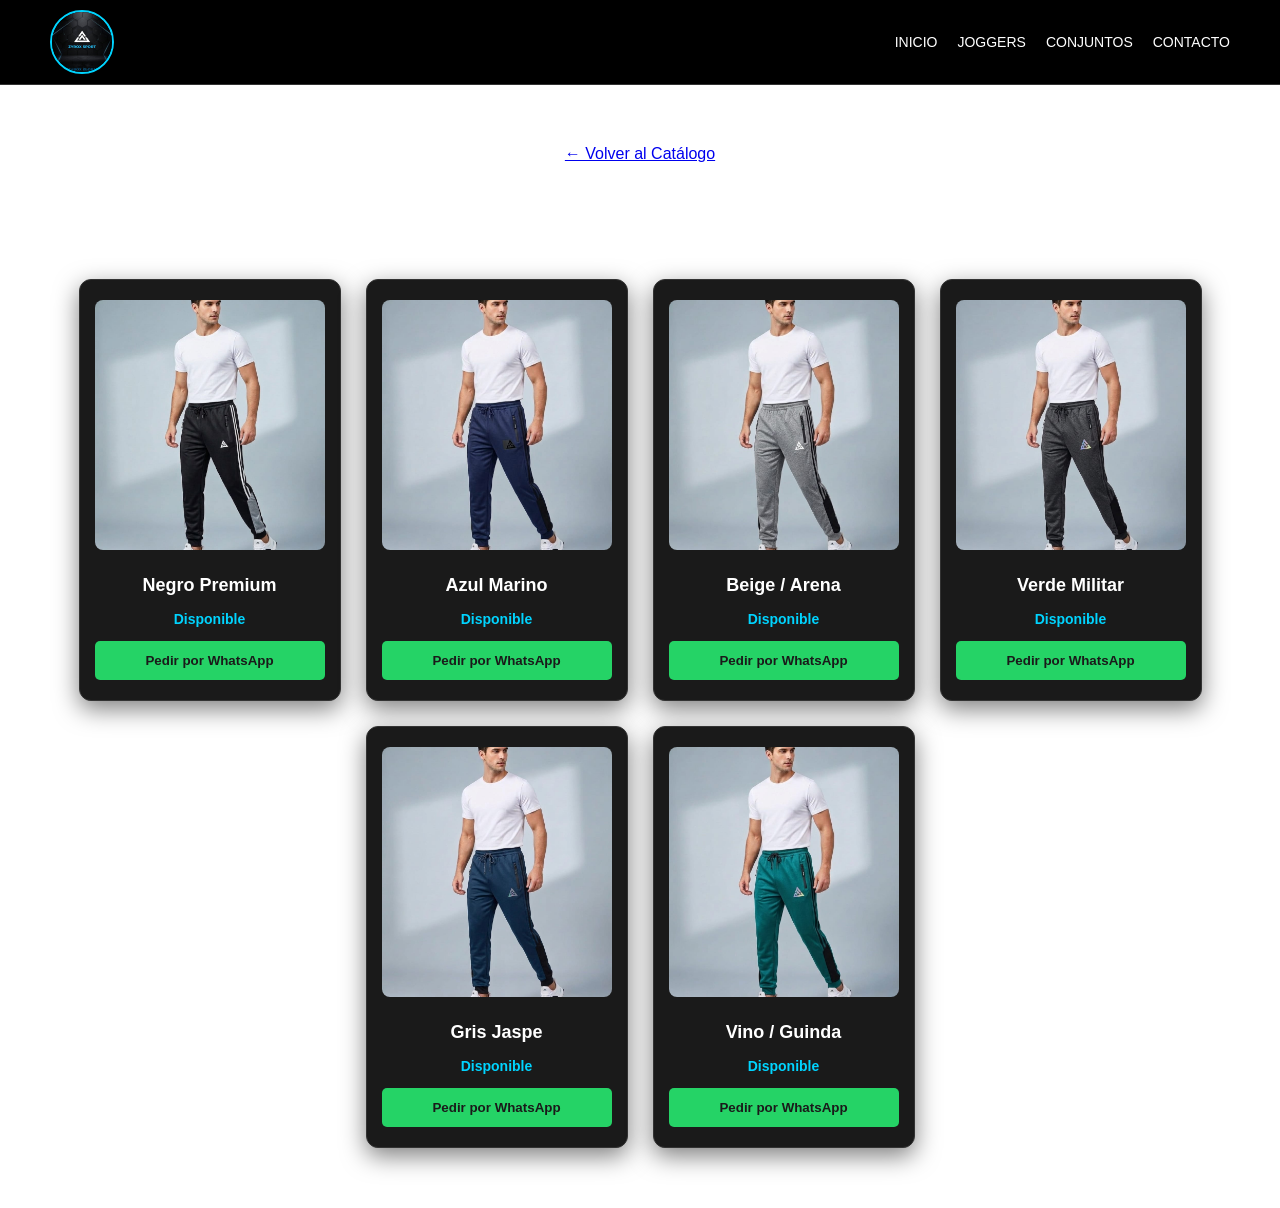
==== cinta/cinta.html @ c8811a56 "domigo17maycesar" ====
<!DOCTYPE html>
<html lang="es">
<head>
    <meta charset="UTF-8">
    <meta name="viewport" content="width=device-width, initial-scale=1.0">
    <link rel="stylesheet" href="styleCinta.css">
    <title>Colores Disponibles - ZYROX SPORT</title>
</head>
<body>
        <nav>
        <img class="logo" src="../img/logo.jpeg" alt="">
        <ul class="nav-links">
            <li><a href="../index.html">Inicio</a></li>
            <li><a href="#productos">Joggers</a></li>
            <li><a href="#productos">Conjuntos</a></li>
            <li><a href="#contacto">Contacto</a></li>
        </ul>
    </nav>
    </nav>

    <section class="container" id="colores-seccion">
        
        <div class="back-container">
            <a href="../index.html" class="btn-back">← Volver al Catálogo</a>
        </div>

        <div class="section-title">
            <h2>Colores Disponibles</h2>
            <p>Fabricamos tus conjuntos y joggers en los 7 colores más pedidos</p>
        </div>

        <div class="colores-grid">
            <div class="color-card-v2">
                <div class="color-img-container">
                    <img src="imgCinta/negro_cinta.jpeg" alt="Color Negro" class="color-img-real">
                </div>
                <h4>Negro Premium</h4>
                <span class="badge-stock">Disponible</span>
                <button class="btn-buy" onclick="pedirWhatsApp('Jogger Premium')">Pedir por WhatsApp</button>
   
            </div>

            <div class="color-card-v2">
                <div class="color-img-container">
                    <img src="imgCinta/marino_cinta.jpeg" alt="Color Azul Marino" class="color-img-real">
                </div>
                <h4>Azul Marino</h4>
                <span class="badge-stock">Disponible</span>
                <button class="btn-buy" onclick="pedirWhatsApp('Jogger Premium')">Pedir por WhatsApp</button>
            </div>

            <div class="color-card-v2">
                <div class="color-img-container">
                    <img src="imgCinta/melange_cintajpeg.jpeg" alt="Color melange" class="color-img-real">
                </div>
                <h4>Beige / Arena</h4>
                <span class="badge-stock">Disponible</span>
                <button class="btn-buy" onclick="pedirWhatsApp('Jogger Premium')">Pedir por WhatsApp</button>
            </div>

            <div class="color-card-v2">
                <div class="color-img-container">
                    <img src="imgCinta/rata_cinta.jpeg" alt="Color rata" class="color-img-real">
                </div>
                <h4>Verde Militar</h4>
                <span class="badge-stock">Disponible</span>
                <button class="btn-buy" onclick="pedirWhatsApp('Jogger Premium')">Pedir por WhatsApp</button>
            </div>

            <div class="color-card-v2">
                <div class="color-img-container">
                    <img src="imgCinta/azul_alianza_cinta.jpeg" alt="azul alianza" class="color-img-real">
                </div>
                <h4>Gris Jaspe</h4>
                <span class="badge-stock">Disponible</span>
                <button class="btn-buy" onclick="pedirWhatsApp('Jogger Premium')">Pedir por WhatsApp</button>
            </div>

            <div class="color-card-v2">
                <div class="color-img-container">
                    <img src="imgCinta/verde_cintajpeg.jpeg" alt="Color verde" class="color-img-real">
                </div>
                <h4>Vino / Guinda</h4>
                <span class="badge-stock">Disponible</span>
                <button class="btn-buy" onclick="pedirWhatsApp('Jogger Premium')">Pedir por WhatsApp</button>
            </div>
        </div>

    </section>
</body>
</html>
---- cinta/styleCinta.css ----
/* Variables de color */
:root {
    --negro: #ffffff;
    --oscuro: #1a1a1a;
    --cian: #00d4ff;
    --blanco: #ffffff;
    --gris: #888888;
}

body {
    margin: 0;
    font-family: 'Arial', sans-serif;
    background-color: var(--negro);
    color: var(--blanco);
    scroll-behavior: smooth;
}

/* Navegación */
nav {
    background-color: #000;
    padding: 10px 50px; /* Reducido un poco para que no ocupe tanto espacio */
    display: flex;
    justify-content: space-between;
    align-items: center;
    border-bottom: 1px solid #333;
    position: sticky;
    top: 0;
    z-index: 1000;
}

.logo {
    width: 60px;
    height: 60px;
    border-radius: 50%;
    border: 2px solid var(--cian);
    object-fit: cover;
}

.nav-links {
    list-style: none;
    display: flex;
    gap: 20px;
}

.nav-links a {
    color: var(--blanco);
    text-decoration: none;
    text-transform: uppercase;
    font-size: 14px;
}

/* Hero */
.hero {
    /* border: solid red; */
    font-size: 50px;
    font-weight: 900;
    color: var(--blanco);
    height: 65vh;
    display: flex;
    flex-direction: column;
    justify-content: center;
    align-items: center;
    text-align: center;
    background: url('https://i.postimg.cc/sfS6R2dB/91c4b65b-64ec-4a17-880d-65f75333178a.jpg');
    background-size: cover;
    background-position: center;

    /* --- CONTORNO RESALTADO --- */
    -webkit-text-stroke: 1.5px #0592ca; 
    text-shadow: 3px 3px 15px rgba(18, 142, 214, 0.9);
}

/* Productos */
.container { 
    padding: 50px 10%; 
}

.product-grid {
    display: grid;
    /* Ajustamos el tamaño máximo para que las tarjetas no se estiren demasiado */
    grid-template-columns: repeat(auto-fit, minmax(250px, 300px)); 
    gap: 30px;
    justify-content: center; /* Centra las tarjetas en la pantalla */
}

.product-card {
    background-color: var(--oscuro);
    padding: 20px;
    border-radius: 10px;
    text-align: center;
    border: 1px solid #333;
    display: flex;
    flex-direction: column;
    align-items: center; /* Centra todo el contenido internamente */
    transition: transform 0.3s ease;
}

.product-card:hover {
    transform: translateY(-5px); /* Pequeño efecto al pasar el mouse */
}

/* --- IMÁGENES CENTRADAS Y CONTROLADAS --- */
.product-img {
    width: 100%;
    max-width: 220px;   /* Evita que la imagen sea gigante */
    height: 280px;      /* Altura fija para que todas las tarjetas midan lo mismo */
    object-fit: cover;  /* Ajusta la foto sin deformarla */
    border-radius: 8px;
    margin-bottom: 15px;
    display: block;
}

.badge-tela {
    display: inline-block;
    border: 1px solid var(--cian);
    color: var(--cian);
    padding: 5px 15px;
    font-size: 12px;
    border-radius: 20px;
    margin-bottom: 10px;
}

.tallas {
    margin: 10px 0;
    color: var(--gris);
    font-size: 14px;
}

.btn-buy {
    background-color: #25d366;
    color: var(--oscuro);
    font-weight: bold;
    border: none;
    padding: 12px 20px;
    width: 100%;
    margin-top: auto; /* Empuja el botón siempre al fondo de la tarjeta */
    cursor: pointer;
    font-weight: bold;
    border-radius: 5px;
    transition: background 0.3s;
}

.btn-buy:hover {
    background-color: #1ebe57;
}

/* --- Sección de Tarjetas de Colores (Identidad ZYROX) --- */
#colores-seccion {
    padding: 60px 20px;
    background-color: var(--negro); /* Utiliza tu variable de fondo oscuro */
    text-align: center;
}

.colores-grid {
    display: flex;
    flex-wrap: wrap;
    justify-content: center;
    gap: 25px;
    margin-top: 30px;
}

.color-card-v2 {
    background-color: var(--oscuro); /* Cambiado a var(--oscuro) para emparejar con tus productos */
    border: 1px solid #333;          /* Borde idéntico al de tus productos */
    border-radius: 12px;
    padding: 20px 15px;
    width: 230px;                    /* Un poco más compacto que el producto principal */
    display: flex;
    flex-direction: column;
    align-items: center;
    box-shadow: 0 8px 24px rgba(0, 0, 0, 0.5);
    transition: transform 0.3s ease, border-color 0.3s ease;
}

/* Efecto hover utilizando tu color verde característico */
.color-card-v2:hover {
    transform: translateY(-5px);
    border-color: #25d366; /* Iluminación verde WhatsApp en los bordes */
}

.color-img-container {
    width: 100%;
    height: 250px;
    border-radius: 8px;
    overflow: hidden;
    margin-bottom: 15px;
}

.color-img-real {
    width: 100%;
    height: 100%;
    object-fit: cover; /* Evita que las imágenes se deformen */
}

.color-card-v2 h4 {
    color: var(--blanco);
    font-size: 18px;
    margin: 10px 0;
    font-weight: 600;
    /* border: solid red; */
}

/* Mismo estilo de óvalo cian usando tus variables globales */
.color-card-v2 .badge-tela {
    display: inline-block;
    border: 1px solid var(--cian);
    color: var(--cian);
    padding: 5px 15px;
    font-size: 12px;
    border-radius: 20px;
    margin-bottom: 10px;
}

/* Estilo para el texto de "Disponible" o las tallas inferiores */
.color-card-v2 .badge-stock {
    color: var(--gris);
    font-size: 14px;
    font-weight: bold;
    margin: 5px 0px 14px 0px;
    color: var(--cian);
    /* border: solid red; */
}

/* Footer */
footer {
    padding: 30px;
    text-align: center;
    background-color: #000;
    border-top: 1px solid #333;
}
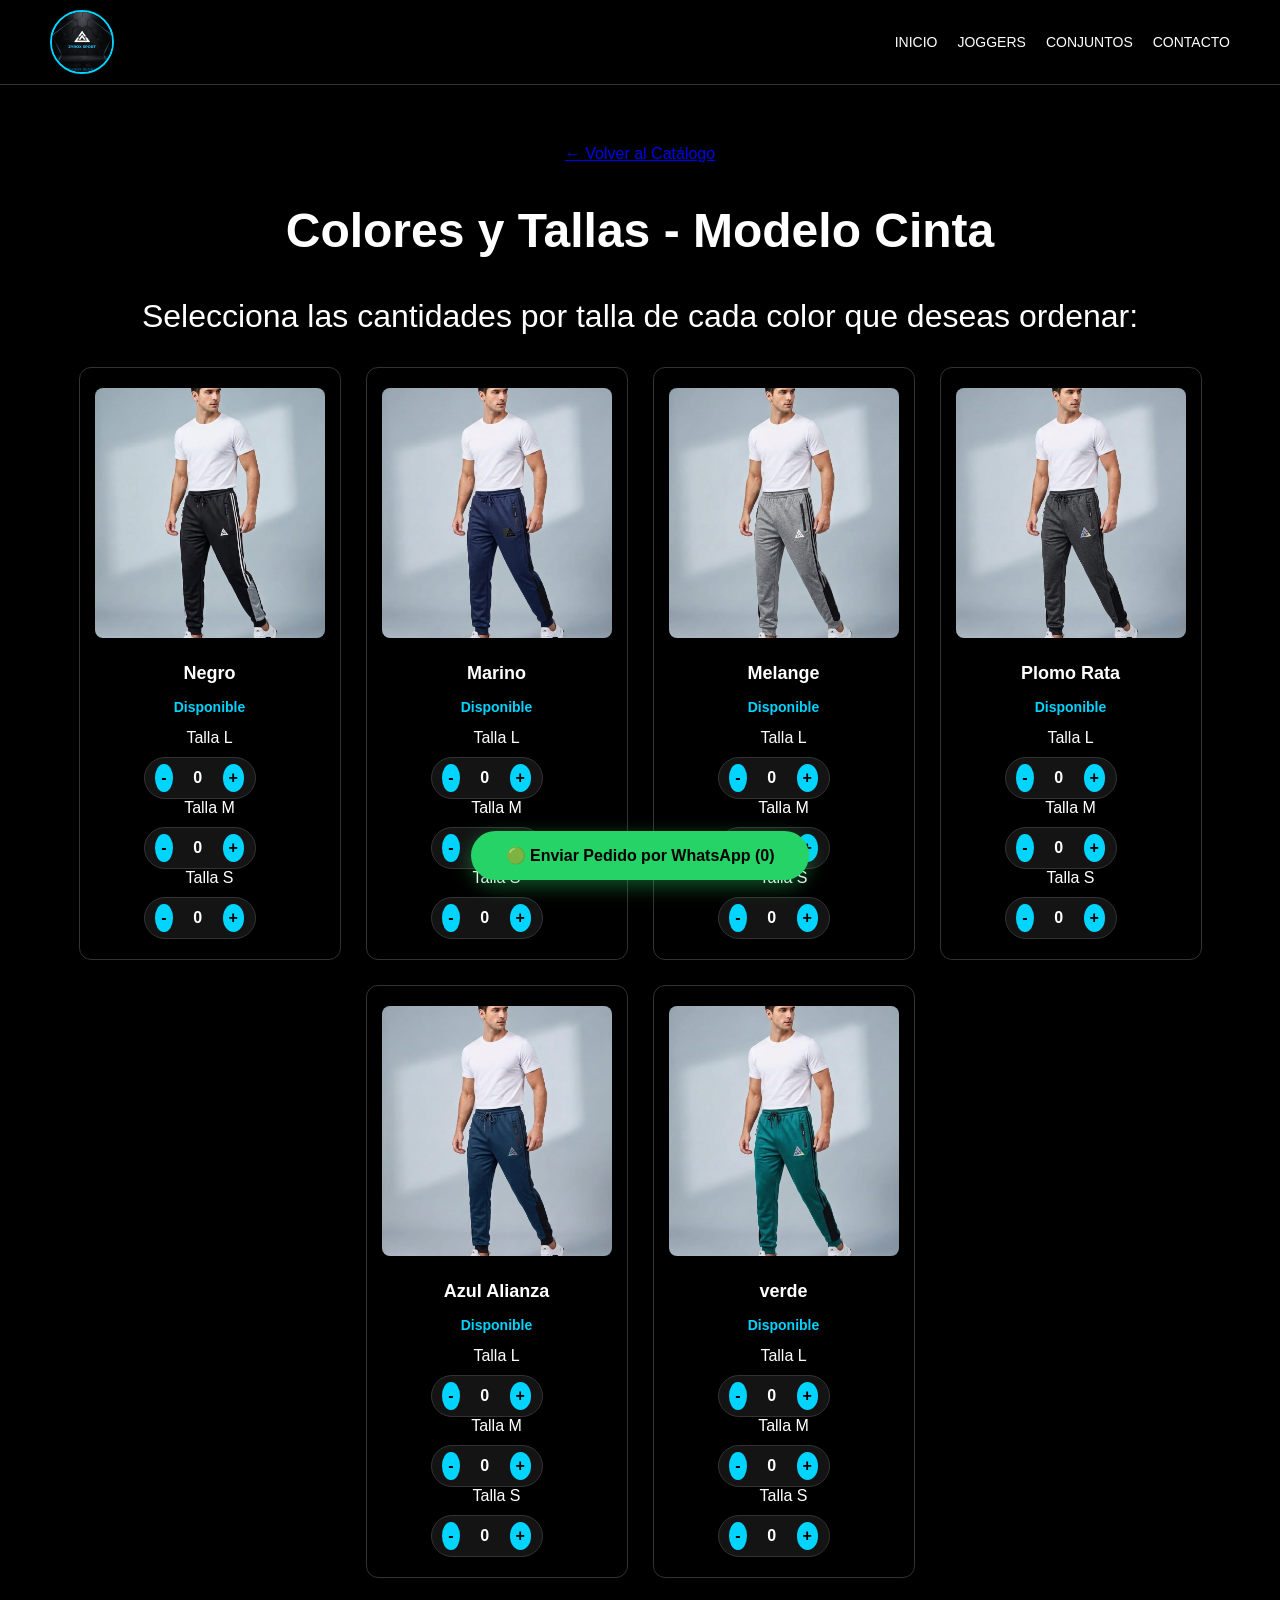
==== commit ae9977d7: "f" ====
--- a/cinta/cinta.html
+++ b/cinta/cinta.html
@@ -3,19 +3,19 @@
 <head>
     <meta charset="UTF-8">
     <meta name="viewport" content="width=device-width, initial-scale=1.0">
-    <link rel="stylesheet" href="styleCinta.css">
-    <title>Colores Disponibles - ZYROX SPORT</title>
+    <!-- <link rel="stylesheet" href="styleCinta.css"> -->
+    <link rel="stylesheet" href="styleCinta.css?v=2">
+    <title>Colores y Tallas - ZYROX SPORT</title>
 </head>
 <body>
-        <nav>
-        <img class="logo" src="../img/logo.jpeg" alt="">
+    <nav>
+        <img class="logo" src="../img/logo.jpeg" alt="ZYROX SPORT">
         <ul class="nav-links">
             <li><a href="../index.html">Inicio</a></li>
-            <li><a href="#productos">Joggers</a></li>
-            <li><a href="#productos">Conjuntos</a></li>
+            <li><a href="../index.html#productos">Joggers</a></li>
+            <li><a href="../index.html#productos">Conjuntos</a></li>
             <li><a href="#contacto">Contacto</a></li>
         </ul>
-    </nav>
     </nav>
 
     <section class="container" id="colores-seccion">
@@ -25,67 +25,245 @@
         </div>
 
         <div class="section-title">
-            <h2>Colores Disponibles</h2>
-            <p>Fabricamos tus conjuntos y joggers en los 7 colores más pedidos</p>
+            <h2>Colores y Tallas - Modelo Cinta</h2>
+            <p>Selecciona las cantidades por talla de cada color que deseas ordenar:</p>
         </div>
 
         <div class="colores-grid">
-            <div class="color-card-v2">
+            <div class="color-card-v2" data-color="Negro">
                 <div class="color-img-container">
                     <img src="imgCinta/negro_cinta.jpeg" alt="Color Negro" class="color-img-real">
                 </div>
-                <h4>Negro Premium</h4>
-                <span class="badge-stock">Disponible</span>
-                <button class="btn-buy" onclick="pedirWhatsApp('Jogger Premium')">Pedir por WhatsApp</button>
-   
-            </div>
-
-            <div class="color-card-v2">
+                <h4>Negro</h4>
+                <span class="badge-stock">Disponible</span>
+                
+                <div class="size-selector-container">
+                    <div class="size-row">
+                        <span class="size-label">Talla L</span>
+                        <div class="quantity-selector">
+                            <button class="btn-qty" onclick="cambiarCantidad(this, -1)">-</button>
+                            <span class="qty-value" data-talla="L">0</span>
+                            <button class="btn-qty" onclick="cambiarCantidad(this, 1)">+</button>
+                        </div>
+                    </div>
+                    <div class="size-row">
+                        <span class="size-label">Talla M</span>
+                        <div class="quantity-selector">
+                            <button class="btn-qty" onclick="cambiarCantidad(this, -1)">-</button>
+                            <span class="qty-value" data-talla="M">0</span>
+                            <button class="btn-qty" onclick="cambiarCantidad(this, 1)">+</button>
+                        </div>
+                    </div>
+                    <div class="size-row">
+                        <span class="size-label">Talla S</span>
+                        <div class="quantity-selector">
+                            <button class="btn-qty" onclick="cambiarCantidad(this, -1)">-</button>
+                            <span class="qty-value" data-talla="S">0</span>
+                            <button class="btn-qty" onclick="cambiarCantidad(this, 1)">+</button>
+                        </div>
+                    </div>
+                </div>
+            </div>
+
+            <div class="color-card-v2" data-color="Marino">
                 <div class="color-img-container">
                     <img src="imgCinta/marino_cinta.jpeg" alt="Color Azul Marino" class="color-img-real">
                 </div>
-                <h4>Azul Marino</h4>
-                <span class="badge-stock">Disponible</span>
-                <button class="btn-buy" onclick="pedirWhatsApp('Jogger Premium')">Pedir por WhatsApp</button>
-            </div>
-
-            <div class="color-card-v2">
+                <h4>Marino</h4>
+                <span class="badge-stock">Disponible</span>
+                
+                <div class="size-selector-container">
+                    <div class="size-row">
+                        <span class="size-label">Talla L</span>
+                        <div class="quantity-selector">
+                            <button class="btn-qty" onclick="cambiarCantidad(this, -1)">-</button>
+                            <span class="qty-value" data-talla="L">0</span>
+                            <button class="btn-qty" onclick="cambiarCantidad(this, 1)">+</button>
+                        </div>
+                    </div>
+                    <div class="size-row">
+                        <span class="size-label">Talla M</span>
+                        <div class="quantity-selector">
+                            <button class="btn-qty" onclick="cambiarCantidad(this, -1)">-</button>
+                            <span class="qty-value" data-talla="M">0</span>
+                            <button class="btn-qty" onclick="cambiarCantidad(this, 1)">+</button>
+                        </div>
+                    </div>
+                    <div class="size-row">
+                        <span class="size-label">Talla S</span>
+                        <div class="quantity-selector">
+                            <button class="btn-qty" onclick="cambiarCantidad(this, -1)">-</button>
+                            <span class="qty-value" data-talla="S">0</span>
+                            <button class="btn-qty" onclick="cambiarCantidad(this, 1)">+</button>
+                        </div>
+                    </div>
+                </div>
+            </div>
+
+            <div class="color-card-v2" data-color="Melange">
                 <div class="color-img-container">
                     <img src="imgCinta/melange_cintajpeg.jpeg" alt="Color melange" class="color-img-real">
                 </div>
-                <h4>Beige / Arena</h4>
-                <span class="badge-stock">Disponible</span>
-                <button class="btn-buy" onclick="pedirWhatsApp('Jogger Premium')">Pedir por WhatsApp</button>
-            </div>
-
-            <div class="color-card-v2">
+                <h4>Melange</h4>
+                <span class="badge-stock">Disponible</span>
+                
+                <div class="size-selector-container">
+                    <div class="size-row">
+                        <span class="size-label">Talla L</span>
+                        <div class="quantity-selector">
+                            <button class="btn-qty" onclick="cambiarCantidad(this, -1)">-</button>
+                            <span class="qty-value" data-talla="L">0</span>
+                            <button class="btn-qty" onclick="cambiarCantidad(this, 1)">+</button>
+                        </div>
+                    </div>
+                    <div class="size-row">
+                        <span class="size-label">Talla M</span>
+                        <div class="quantity-selector">
+                            <button class="btn-qty" onclick="cambiarCantidad(this, -1)">-</button>
+                            <span class="qty-value" data-talla="M">0</span>
+                            <button class="btn-qty" onclick="cambiarCantidad(this, 1)">+</button>
+                        </div>
+                    </div>
+                    <div class="size-row">
+                        <span class="size-label">Talla S</span>
+                        <div class="quantity-selector">
+                            <button class="btn-qty" onclick="cambiarCantidad(this, -1)">-</button>
+                            <span class="qty-value" data-talla="S">0</span>
+                            <button class="btn-qty" onclick="cambiarCantidad(this, 1)">+</button>
+                        </div>
+                    </div>
+                </div>
+            </div>
+
+            <div class="color-card-v2" data-color="Plomo Rata">
                 <div class="color-img-container">
                     <img src="imgCinta/rata_cinta.jpeg" alt="Color rata" class="color-img-real">
                 </div>
-                <h4>Verde Militar</h4>
-                <span class="badge-stock">Disponible</span>
-                <button class="btn-buy" onclick="pedirWhatsApp('Jogger Premium')">Pedir por WhatsApp</button>
-            </div>
-
-            <div class="color-card-v2">
+                <h4>Plomo Rata</h4>
+                <span class="badge-stock">Disponible</span>
+                
+                <div class="size-selector-container">
+                    <div class="size-row">
+                        <span class="size-label">Talla L</span>
+                        <div class="quantity-selector">
+                            <button class="btn-qty" onclick="cambiarCantidad(this, -1)">-</button>
+                            <span class="qty-value" data-talla="L">0</span>
+                            <button class="btn-qty" onclick="cambiarCantidad(this, 1)">+</button>
+                        </div>
+                    </div>
+                    <div class="size-row">
+                        <span class="size-label">Talla M</span>
+                        <div class="quantity-selector">
+                            <button class="btn-qty" onclick="cambiarCantidad(this, -1)">-</button>
+                            <span class="qty-value" data-talla="M">0</span>
+                            <button class="btn-qty" onclick="cambiarCantidad(this, 1)">+</button>
+                        </div>
+                    </div>
+                    <div class="size-row">
+                        <span class="size-label">Talla S</span>
+                        <div class="quantity-selector">
+                            <button class="btn-qty" onclick="cambiarCantidad(this, -1)">-</button>
+                            <span class="qty-value" data-talla="S">0</span>
+                            <button class="btn-qty" onclick="cambiarCantidad(this, 1)">+</button>
+                        </div>
+                    </div>
+                </div>
+            </div>
+
+            <div class="color-card-v2" data-color="Azul Alianza">
                 <div class="color-img-container">
                     <img src="imgCinta/azul_alianza_cinta.jpeg" alt="azul alianza" class="color-img-real">
                 </div>
-                <h4>Gris Jaspe</h4>
-                <span class="badge-stock">Disponible</span>
-                <button class="btn-buy" onclick="pedirWhatsApp('Jogger Premium')">Pedir por WhatsApp</button>
-            </div>
-
-            <div class="color-card-v2">
+                <h4>Azul Alianza</h4>
+                <span class="badge-stock">Disponible</span>
+                
+                <div class="size-selector-container">
+                    <div class="size-row">
+                        <span class="size-label">Talla L</span>
+                        <div class="quantity-selector">
+                            <button class="btn-qty" onclick="cambiarCantidad(this, -1)">-</button>
+                            <span class="qty-value" data-talla="L">0</span>
+                            <button class="btn-qty" onclick="cambiarCantidad(this, 1)">+</button>
+                        </div>
+                    </div>
+                    <div class="size-row">
+                        <span class="size-label">Talla M</span>
+                        <div class="quantity-selector">
+                            <button class="btn-qty" onclick="cambiarCantidad(this, -1)">-</button>
+                            <span class="qty-value" data-talla="M">0</span>
+                            <button class="btn-qty" onclick="cambiarCantidad(this, 1)">+</button>
+                        </div>
+                    </div>
+                    <div class="size-row">
+                        <span class="size-label">Talla S</span>
+                        <div class="quantity-selector">
+                            <button class="btn-qty" onclick="cambiarCantidad(this, -1)">-</button>
+                            <span class="qty-value" data-talla="S">0</span>
+                            <button class="btn-qty" onclick="cambiarCantidad(this, 1)">+</button>
+                        </div>
+                    </div>
+                </div>
+            </div>
+
+            <div class="color-card-v2" data-color="Verde">
                 <div class="color-img-container">
                     <img src="imgCinta/verde_cintajpeg.jpeg" alt="Color verde" class="color-img-real">
                 </div>
-                <h4>Vino / Guinda</h4>
-                <span class="badge-stock">Disponible</span>
-                <button class="btn-buy" onclick="pedirWhatsApp('Jogger Premium')">Pedir por WhatsApp</button>
-            </div>
-        </div>
-
+                <h4>verde</h4>
+                <span class="badge-stock">Disponible</span>
+                
+                <div class="size-selector-container">
+                    <div class="size-row">
+                        <span class="size-label">Talla L</span>
+                        <div class="quantity-selector">
+                            <button class="btn-qty" onclick="cambiarCantidad(this, -1)">-</button>
+                            <span class="qty-value" data-talla="L">0</span>
+                            <button class="btn-qty" onclick="cambiarCantidad(this, 1)">+</button>
+                        </div>
+                    </div>
+                    <div class="size-row">
+                        <span class="size-label">Talla M</span>
+                        <div class="quantity-selector">
+                            <button class="btn-qty" onclick="cambiarCantidad(this, -1)">-</button>
+                            <span class="qty-value" data-talla="M">0</span>
+                            <button class="btn-qty" onclick="cambiarCantidad(this, 1)">+</button>
+                        </div>
+                    </div>
+                    <div class="size-row">
+                        <span class="size-label">Talla S</span>
+                        <div class="quantity-selector">
+                            <button class="btn-qty" onclick="cambiarCantidad(this, -1)">-</button>
+                            <span class="qty-value" data-talla="S">0</span>
+                            <button class="btn-qty" onclick="cambiarCantidad(this, 1)">+</button>
+                        </div>
+                    </div>
+                </div>
+            </div>
+        </div>
+
+        <div class="order-summary-bar">
+            <button class="btn-send-order" onclick="abrirModalWhatsAppGlobal()">
+                🟢 Enviar Pedido por WhatsApp (<span id="total-items">0</span>)
+            </button>
+        </div>
     </section>
+
+    <div id="modal-whatsapp" class="modal-wa">
+        <div class="modal-wa-content">
+            <h3>¿A qué número deseas enviar tu pedido?</h3>
+            <p id="resumen-pedido-texto" style="color: var(--gris); font-size: 11px; margin-bottom: 15px; text-align: left; background: #1a1a1a; padding: 10px; border-radius: 6px; white-space: pre-wrap; max-height: 150px; overflow-y: auto;"></p>
+            
+            <button class="btn-wa-opt" onclick="enviarMensajeCompleto(1)">
+                🟢 Asesoría Ventas 1 (936 506 776)
+            </button>
+            <button class="btn-wa-opt" onclick="enviarMensajeCompleto(2)">
+                🟢 Asesoría Ventas 2 (908 501 761)
+            </button>
+            <button class="btn-wa-cancel" onclick="cerrarModalWA()">Cancelar</button>
+        </div>
+    </div>
+
+    <!-- <script src="pedirCinta.js"></script> -->
+    <script src="pedirCinta.js?v=2"></script>
 </body>
 </html>
--- a/cinta/styleCinta.css
+++ b/cinta/styleCinta.css
@@ -1,7 +1,6 @@
 /* Variables de color */
 :root {
-    --negro: #ffffff;
-    --oscuro: #1a1a1a;
+    --oscuro: #000000;
     --cian: #00d4ff;
     --blanco: #ffffff;
     --gris: #888888;
@@ -10,15 +9,15 @@
 body {
     margin: 0;
     font-family: 'Arial', sans-serif;
-    background-color: var(--negro);
+    background-color:var(--blanco); /* Asegura tu fondo oscuro */
     color: var(--blanco);
     scroll-behavior: smooth;
 }
 
 /* Navegación */
 nav {
-    background-color: #000;
-    padding: 10px 50px; /* Reducido un poco para que no ocupe tanto espacio */
+    background-color:var(--oscuro);
+    padding: 10px 50px; 
     display: flex;
     justify-content: space-between;
     align-items: center;
@@ -51,7 +50,6 @@
 
 /* Hero */
 .hero {
-    /* border: solid red; */
     font-size: 50px;
     font-weight: 900;
     color: var(--blanco);
@@ -64,8 +62,6 @@
     background: url('https://i.postimg.cc/sfS6R2dB/91c4b65b-64ec-4a17-880d-65f75333178a.jpg');
     background-size: cover;
     background-position: center;
-
-    /* --- CONTORNO RESALTADO --- */
     -webkit-text-stroke: 1.5px #0592ca; 
     text-shadow: 3px 3px 15px rgba(18, 142, 214, 0.9);
 }
@@ -75,12 +71,20 @@
     padding: 50px 10%; 
 }
 
+.section-title {
+    color: var(--blanco); /* Ajustado a blanco para que sea legible en fondo negro */
+    text-align: center;
+    font-size: 32px;
+}
+
+/* --- FILAS DE 2 COLUMNAS --- */
 .product-grid {
     display: grid;
-    /* Ajustamos el tamaño máximo para que las tarjetas no se estiren demasiado */
-    grid-template-columns: repeat(auto-fit, minmax(250px, 300px)); 
-    gap: 30px;
-    justify-content: center; /* Centra las tarjetas en la pantalla */
+    grid-template-columns: repeat(2, 1fr); 
+    gap: 20px;
+    justify-content: center; 
+    max-width: 800px;
+    margin: 0 auto;
 }
 
 .product-card {
@@ -91,20 +95,20 @@
     border: 1px solid #333;
     display: flex;
     flex-direction: column;
-    align-items: center; /* Centra todo el contenido internamente */
+    align-items: center; 
     transition: transform 0.3s ease;
 }
 
 .product-card:hover {
-    transform: translateY(-5px); /* Pequeño efecto al pasar el mouse */
+    transform: translateY(-5px); 
 }
 
 /* --- IMÁGENES CENTRADAS Y CONTROLADAS --- */
 .product-img {
     width: 100%;
-    max-width: 220px;   /* Evita que la imagen sea gigante */
-    height: 280px;      /* Altura fija para que todas las tarjetas midan lo mismo */
-    object-fit: cover;  /* Ajusta la foto sin deformarla */
+    max-width: 220px;   
+    height: 270px;      
+    object-fit: cover;  
     border-radius: 8px;
     margin-bottom: 15px;
     display: block;
@@ -133,9 +137,8 @@
     border: none;
     padding: 12px 20px;
     width: 100%;
-    margin-top: auto; /* Empuja el botón siempre al fondo de la tarjeta */
+    margin-top: auto; 
     cursor: pointer;
-    font-weight: bold;
     border-radius: 5px;
     transition: background 0.3s;
 }
@@ -147,7 +150,7 @@
 /* --- Sección de Tarjetas de Colores (Identidad ZYROX) --- */
 #colores-seccion {
     padding: 60px 20px;
-    background-color: var(--negro); /* Utiliza tu variable de fondo oscuro */
+    background-color: var(--oscuro); 
     text-align: center;
 }
 
@@ -160,11 +163,11 @@
 }
 
 .color-card-v2 {
-    background-color: var(--oscuro); /* Cambiado a var(--oscuro) para emparejar con tus productos */
-    border: 1px solid #333;          /* Borde idéntico al de tus productos */
+    background-color: var(--oscuro); 
+    border: 1px solid #333;          
     border-radius: 12px;
     padding: 20px 15px;
-    width: 230px;                    /* Un poco más compacto que el producto principal */
+    width: 230px;                    
     display: flex;
     flex-direction: column;
     align-items: center;
@@ -172,10 +175,9 @@
     transition: transform 0.3s ease, border-color 0.3s ease;
 }
 
-/* Efecto hover utilizando tu color verde característico */
 .color-card-v2:hover {
     transform: translateY(-5px);
-    border-color: #25d366; /* Iluminación verde WhatsApp en los bordes */
+    border-color: #25d366; 
 }
 
 .color-img-container {
@@ -189,7 +191,7 @@
 .color-img-real {
     width: 100%;
     height: 100%;
-    object-fit: cover; /* Evita que las imágenes se deformen */
+    object-fit: cover; 
 }
 
 .color-card-v2 h4 {
@@ -197,10 +199,8 @@
     font-size: 18px;
     margin: 10px 0;
     font-weight: 600;
-    /* border: solid red; */
-}
-
-/* Mismo estilo de óvalo cian usando tus variables globales */
+}
+
 .color-card-v2 .badge-tela {
     display: inline-block;
     border: 1px solid var(--cian);
@@ -211,14 +211,11 @@
     margin-bottom: 10px;
 }
 
-/* Estilo para el texto de "Disponible" o las tallas inferiores */
 .color-card-v2 .badge-stock {
-    color: var(--gris);
     font-size: 14px;
     font-weight: bold;
     margin: 5px 0px 14px 0px;
     color: var(--cian);
-    /* border: solid red; */
 }
 
 /* Footer */
@@ -227,4 +224,305 @@
     text-align: center;
     background-color: #000;
     border-top: 1px solid #333;
+}
+
+/* ==========================================================================
+   NUEVOS COMPONENTES: SELECTOR DE CANTIDAD, BARRA FIJA Y MODAL WA
+   ========================================================================== */
+
+/* Selector de Cantidades dentro de cada tarjeta */
+.quantity-selector {
+    display: flex;
+    align-items: center;
+    justify-content: center;
+    gap: 15px;
+    margin-top: 10px;
+    background-color: #141414;
+    padding: 6px 12px;
+    border-radius: 30px;
+    border: 1px solid #333;
+    width: 85%;
+    box-sizing: border-box;
+}
+
+.btn-qty {
+    background-color: var(--cian);
+    color: #000000;
+    border: none;
+    width: 28px;
+    height: 28px;
+    border-radius: 50%;
+    font-size: 16px;
+    font-weight: bold;
+    cursor: pointer;
+    display: flex;
+    align-items: center;
+    justify-content: center;
+    transition: background 0.2s;
+}
+
+.btn-qty:hover {
+    background-color: #00b2d6;
+}
+
+.qty-value {
+    font-size: 16px;
+    font-weight: bold;
+    color: var(--blanco);
+    min-width: 20px;
+    text-align: center;
+}
+
+/* Botón flotante/fijo inferior de envío total */
+.order-summary-bar {
+    margin-top: 45px;
+    text-align: center;
+    position: sticky;
+    bottom: 20px;
+    z-index: 900;
+}
+
+.btn-send-order {
+    background-color: #25d366;
+    color: var(--oscuro);
+    border: none;
+    padding: 15px 35px;
+    font-size: 16px;
+    font-weight: bold;
+    border-radius: 50px;
+    cursor: pointer;
+    box-shadow: 0 6px 20px rgba(37, 211, 102, 0.4);
+    transition: transform 0.2s, background 0.2s;
+}
+
+.btn-send-order:hover {
+    background-color: #1ebe57;
+    transform: scale(1.03);
+}
+
+/* Ventana emergente (Modal de selección de línea) */
+.modal-wa {
+    display: none;
+    position: fixed;
+    z-index: 2000;
+    left: 0;
+    top: 0;
+    width: 100%;
+    height: 100%;
+    background-color: rgba(0, 0, 0, 0.85);
+    justify-content: center;
+    align-items: center;
+    padding: 20px;
+    box-sizing: border-box;
+}
+
+.modal-wa-content {
+    background-color: #111111;
+    border: 1px solid #333;
+    border-radius: 12px;
+    padding: 24px 20px;
+    width: 100%;
+    max-width: 320px;
+    text-align: center;
+    box-shadow: 0 8px 32px rgba(0, 212, 255, 0.2);
+    animation: aparecerModal 0.3s ease-out;
+}
+
+.modal-wa-content h3 {
+    margin-top: 0;
+    font-size: 15px;
+    color: var(--blanco);
+    font-weight: bold;
+}
+
+.btn-wa-opt {
+    background-color: #1f1f1f;
+    color: var(--blanco);
+    border: 1px solid #444;
+    padding: 12px;
+    width: 100%;
+    margin-bottom: 12px;
+    cursor: pointer;
+    border-radius: 6px;
+    font-weight: bold;
+    font-size: 13px;
+    transition: background 0.2s, border-color 0.2s, color 0.2s;
+    text-align: left;
+}
+
+.btn-wa-opt:hover {
+    background-color: #25d366;
+    color: #000000;
+    border-color: #25d366;
+}
+
+.btn-wa-cancel {
+    background-color: transparent;
+    color: var(--gris);
+    border: none;
+    padding: 8px;
+    width: 100%;
+    cursor: pointer;
+    font-size: 13px;
+}
+
+.btn-wa-cancel:hover {
+    color: var(--blanco);
+}
+
+@keyframes aparecerModal {
+    from { transform: scale(0.9); opacity: 0; }
+    to { transform: scale(1); opacity: 1; }
+}
+
+/* ==========================================================================
+   7. MODO RESPONSIVO (TABLETS & CELULARES)
+   ========================================================================== */
+
+/* 📱 MODO CELULAR */
+@media (max-width: 600px) {
+    nav {
+        padding: 15px 20px;
+        flex-direction: column; 
+        gap: 15px;
+    }
+
+    .nav-links {
+        padding: 0;
+        margin: 0;
+        gap: 15px;
+        justify-content: center;
+        width: 100%;
+    }
+
+    .nav-links a {
+        font-size: 12px; 
+    }
+
+    .hero {
+        font-size: 15px; 
+        height: 50vh;    
+        -webkit-text-stroke: 1px #0592ca;
+    }
+
+    .container {
+        padding: 30px 4%; 
+    }
+
+    /* --- Fuerza filas de 2 en productos para celular --- */
+    .product-grid {
+        grid-template-columns: repeat(2, 1fr) !important; 
+        gap: 12px;
+        max-width: 100%;
+    }
+
+    /* --- Fuerza filas de 2 en la sección de colores para celular --- */
+    .colores-grid {
+        display: grid !important;
+        grid-template-columns: repeat(2, 1fr) !important;
+        gap: 12px;
+        max-width: 100%;
+    }
+
+    .product-card, .color-card-v2 {
+        padding: 12px 8px; 
+        width: 100% !important;
+        box-sizing: border-box;
+    }
+
+    /* ==========================================================================
+       ⚠️ SE CONSERVA TU ALTURA ORIGINAL SIN CAMBIOS DE PROPORCIÓN EN LAS IMÁGENES
+       ========================================================================== */
+    .product-img, .color-img-container {
+        height: 180px; 
+    }
+
+    /* Ajustes para los Selectores de Cantidad en Celular */
+    .quantity-selector {
+        width: 100%;
+        gap: 8px;
+        padding: 4px 6px;
+    }
+    
+    .btn-qty {
+        width: 22px;
+        height: 22px;
+        font-size: 13px;
+    }
+    
+    .qty-value {
+        font-size: 13px;
+    }
+
+    .btn-send-order {
+        padding: 12px 25px;
+        font-size: 14px;
+        width: 95%;
+    }
+
+    /* Ajuste Proporcional de Textos */
+    .section-title {
+        color: var(--oscuro);
+        font-size: 18px; 
+    }
+
+    .product-card .badge-tela, 
+    .color-card-v2 .badge-tela {
+        font-size: 10px;        
+        padding: 3px 10px;
+        margin-bottom: 6px;
+    }
+
+    .product-card .tallas {
+        font-size: 11px;        
+        margin: 6px 0;
+    }
+
+    .product-card .btn-buy {
+        padding: 8px 10px;      
+        font-size: 11px;        
+    }
+
+    .color-card-v2 h4 {
+        font-size: 13px;        
+        margin: 6px 0;
+    }
+
+    .color-card-v2 .badge-stock {
+        font-size: 11px;        
+        margin: 2px 0px 8px 0px;
+    }
+}
+
+/* 慶 MODO TABLET */
+@media (min-width: 601px) and (max-width: 992px) {
+    nav {
+        padding: 10px 30px;
+    }
+
+    .hero {
+        font-size: 40px; 
+        height: 55vh;
+    }
+
+    .container {
+        padding: 40px 5%;
+    }
+
+    .product-grid {
+        grid-template-columns: repeat(2, 1fr) !important; 
+        gap: 20px;
+    }
+    
+    .colores-grid {
+        display: grid !important;
+        grid-template-columns: repeat(2, 1fr) !important;
+        gap: 20px;
+        max-width: 700px;
+        margin: 30px auto 0 auto;
+    }
+    
+    .color-card-v2 {
+        width: 100% !important;
+    }
 }
--- a/cinta/styleCinta.css
+++ b/cinta/styleCinta.css
@@ -1,7 +1,6 @@
 /* Variables de color */
 :root {
-    --negro: #ffffff;
-    --oscuro: #1a1a1a;
+    --oscuro: #000000;
     --cian: #00d4ff;
     --blanco: #ffffff;
     --gris: #888888;
@@ -10,15 +9,15 @@
 body {
     margin: 0;
     font-family: 'Arial', sans-serif;
-    background-color: var(--negro);
+    background-color:var(--blanco); /* Asegura tu fondo oscuro */
     color: var(--blanco);
     scroll-behavior: smooth;
 }
 
 /* Navegación */
 nav {
-    background-color: #000;
-    padding: 10px 50px; /* Reducido un poco para que no ocupe tanto espacio */
+    background-color:var(--oscuro);
+    padding: 10px 50px; 
     display: flex;
     justify-content: space-between;
     align-items: center;
@@ -51,7 +50,6 @@
 
 /* Hero */
 .hero {
-    /* border: solid red; */
     font-size: 50px;
     font-weight: 900;
     color: var(--blanco);
@@ -64,8 +62,6 @@
     background: url('https://i.postimg.cc/sfS6R2dB/91c4b65b-64ec-4a17-880d-65f75333178a.jpg');
     background-size: cover;
     background-position: center;
-
-    /* --- CONTORNO RESALTADO --- */
     -webkit-text-stroke: 1.5px #0592ca; 
     text-shadow: 3px 3px 15px rgba(18, 142, 214, 0.9);
 }
@@ -75,12 +71,20 @@
     padding: 50px 10%; 
 }
 
+.section-title {
+    color: var(--blanco); /* Ajustado a blanco para que sea legible en fondo negro */
+    text-align: center;
+    font-size: 32px;
+}
+
+/* --- FILAS DE 2 COLUMNAS --- */
 .product-grid {
     display: grid;
-    /* Ajustamos el tamaño máximo para que las tarjetas no se estiren demasiado */
-    grid-template-columns: repeat(auto-fit, minmax(250px, 300px)); 
-    gap: 30px;
-    justify-content: center; /* Centra las tarjetas en la pantalla */
+    grid-template-columns: repeat(2, 1fr); 
+    gap: 20px;
+    justify-content: center; 
+    max-width: 800px;
+    margin: 0 auto;
 }
 
 .product-card {
@@ -91,20 +95,20 @@
     border: 1px solid #333;
     display: flex;
     flex-direction: column;
-    align-items: center; /* Centra todo el contenido internamente */
+    align-items: center; 
     transition: transform 0.3s ease;
 }
 
 .product-card:hover {
-    transform: translateY(-5px); /* Pequeño efecto al pasar el mouse */
+    transform: translateY(-5px); 
 }
 
 /* --- IMÁGENES CENTRADAS Y CONTROLADAS --- */
 .product-img {
     width: 100%;
-    max-width: 220px;   /* Evita que la imagen sea gigante */
-    height: 280px;      /* Altura fija para que todas las tarjetas midan lo mismo */
-    object-fit: cover;  /* Ajusta la foto sin deformarla */
+    max-width: 220px;   
+    height: 270px;      
+    object-fit: cover;  
     border-radius: 8px;
     margin-bottom: 15px;
     display: block;
@@ -133,9 +137,8 @@
     border: none;
     padding: 12px 20px;
     width: 100%;
-    margin-top: auto; /* Empuja el botón siempre al fondo de la tarjeta */
+    margin-top: auto; 
     cursor: pointer;
-    font-weight: bold;
     border-radius: 5px;
     transition: background 0.3s;
 }
@@ -147,7 +150,7 @@
 /* --- Sección de Tarjetas de Colores (Identidad ZYROX) --- */
 #colores-seccion {
     padding: 60px 20px;
-    background-color: var(--negro); /* Utiliza tu variable de fondo oscuro */
+    background-color: var(--oscuro); 
     text-align: center;
 }
 
@@ -160,11 +163,11 @@
 }
 
 .color-card-v2 {
-    background-color: var(--oscuro); /* Cambiado a var(--oscuro) para emparejar con tus productos */
-    border: 1px solid #333;          /* Borde idéntico al de tus productos */
+    background-color: var(--oscuro); 
+    border: 1px solid #333;          
     border-radius: 12px;
     padding: 20px 15px;
-    width: 230px;                    /* Un poco más compacto que el producto principal */
+    width: 230px;                    
     display: flex;
     flex-direction: column;
     align-items: center;
@@ -172,10 +175,9 @@
     transition: transform 0.3s ease, border-color 0.3s ease;
 }
 
-/* Efecto hover utilizando tu color verde característico */
 .color-card-v2:hover {
     transform: translateY(-5px);
-    border-color: #25d366; /* Iluminación verde WhatsApp en los bordes */
+    border-color: #25d366; 
 }
 
 .color-img-container {
@@ -189,7 +191,7 @@
 .color-img-real {
     width: 100%;
     height: 100%;
-    object-fit: cover; /* Evita que las imágenes se deformen */
+    object-fit: cover; 
 }
 
 .color-card-v2 h4 {
@@ -197,10 +199,8 @@
     font-size: 18px;
     margin: 10px 0;
     font-weight: 600;
-    /* border: solid red; */
-}
-
-/* Mismo estilo de óvalo cian usando tus variables globales */
+}
+
 .color-card-v2 .badge-tela {
     display: inline-block;
     border: 1px solid var(--cian);
@@ -211,14 +211,11 @@
     margin-bottom: 10px;
 }
 
-/* Estilo para el texto de "Disponible" o las tallas inferiores */
 .color-card-v2 .badge-stock {
-    color: var(--gris);
     font-size: 14px;
     font-weight: bold;
     margin: 5px 0px 14px 0px;
     color: var(--cian);
-    /* border: solid red; */
 }
 
 /* Footer */
@@ -227,4 +224,305 @@
     text-align: center;
     background-color: #000;
     border-top: 1px solid #333;
+}
+
+/* ==========================================================================
+   NUEVOS COMPONENTES: SELECTOR DE CANTIDAD, BARRA FIJA Y MODAL WA
+   ========================================================================== */
+
+/* Selector de Cantidades dentro de cada tarjeta */
+.quantity-selector {
+    display: flex;
+    align-items: center;
+    justify-content: center;
+    gap: 15px;
+    margin-top: 10px;
+    background-color: #141414;
+    padding: 6px 12px;
+    border-radius: 30px;
+    border: 1px solid #333;
+    width: 85%;
+    box-sizing: border-box;
+}
+
+.btn-qty {
+    background-color: var(--cian);
+    color: #000000;
+    border: none;
+    width: 28px;
+    height: 28px;
+    border-radius: 50%;
+    font-size: 16px;
+    font-weight: bold;
+    cursor: pointer;
+    display: flex;
+    align-items: center;
+    justify-content: center;
+    transition: background 0.2s;
+}
+
+.btn-qty:hover {
+    background-color: #00b2d6;
+}
+
+.qty-value {
+    font-size: 16px;
+    font-weight: bold;
+    color: var(--blanco);
+    min-width: 20px;
+    text-align: center;
+}
+
+/* Botón flotante/fijo inferior de envío total */
+.order-summary-bar {
+    margin-top: 45px;
+    text-align: center;
+    position: sticky;
+    bottom: 20px;
+    z-index: 900;
+}
+
+.btn-send-order {
+    background-color: #25d366;
+    color: var(--oscuro);
+    border: none;
+    padding: 15px 35px;
+    font-size: 16px;
+    font-weight: bold;
+    border-radius: 50px;
+    cursor: pointer;
+    box-shadow: 0 6px 20px rgba(37, 211, 102, 0.4);
+    transition: transform 0.2s, background 0.2s;
+}
+
+.btn-send-order:hover {
+    background-color: #1ebe57;
+    transform: scale(1.03);
+}
+
+/* Ventana emergente (Modal de selección de línea) */
+.modal-wa {
+    display: none;
+    position: fixed;
+    z-index: 2000;
+    left: 0;
+    top: 0;
+    width: 100%;
+    height: 100%;
+    background-color: rgba(0, 0, 0, 0.85);
+    justify-content: center;
+    align-items: center;
+    padding: 20px;
+    box-sizing: border-box;
+}
+
+.modal-wa-content {
+    background-color: #111111;
+    border: 1px solid #333;
+    border-radius: 12px;
+    padding: 24px 20px;
+    width: 100%;
+    max-width: 320px;
+    text-align: center;
+    box-shadow: 0 8px 32px rgba(0, 212, 255, 0.2);
+    animation: aparecerModal 0.3s ease-out;
+}
+
+.modal-wa-content h3 {
+    margin-top: 0;
+    font-size: 15px;
+    color: var(--blanco);
+    font-weight: bold;
+}
+
+.btn-wa-opt {
+    background-color: #1f1f1f;
+    color: var(--blanco);
+    border: 1px solid #444;
+    padding: 12px;
+    width: 100%;
+    margin-bottom: 12px;
+    cursor: pointer;
+    border-radius: 6px;
+    font-weight: bold;
+    font-size: 13px;
+    transition: background 0.2s, border-color 0.2s, color 0.2s;
+    text-align: left;
+}
+
+.btn-wa-opt:hover {
+    background-color: #25d366;
+    color: #000000;
+    border-color: #25d366;
+}
+
+.btn-wa-cancel {
+    background-color: transparent;
+    color: var(--gris);
+    border: none;
+    padding: 8px;
+    width: 100%;
+    cursor: pointer;
+    font-size: 13px;
+}
+
+.btn-wa-cancel:hover {
+    color: var(--blanco);
+}
+
+@keyframes aparecerModal {
+    from { transform: scale(0.9); opacity: 0; }
+    to { transform: scale(1); opacity: 1; }
+}
+
+/* ==========================================================================
+   7. MODO RESPONSIVO (TABLETS & CELULARES)
+   ========================================================================== */
+
+/* 📱 MODO CELULAR */
+@media (max-width: 600px) {
+    nav {
+        padding: 15px 20px;
+        flex-direction: column; 
+        gap: 15px;
+    }
+
+    .nav-links {
+        padding: 0;
+        margin: 0;
+        gap: 15px;
+        justify-content: center;
+        width: 100%;
+    }
+
+    .nav-links a {
+        font-size: 12px; 
+    }
+
+    .hero {
+        font-size: 15px; 
+        height: 50vh;    
+        -webkit-text-stroke: 1px #0592ca;
+    }
+
+    .container {
+        padding: 30px 4%; 
+    }
+
+    /* --- Fuerza filas de 2 en productos para celular --- */
+    .product-grid {
+        grid-template-columns: repeat(2, 1fr) !important; 
+        gap: 12px;
+        max-width: 100%;
+    }
+
+    /* --- Fuerza filas de 2 en la sección de colores para celular --- */
+    .colores-grid {
+        display: grid !important;
+        grid-template-columns: repeat(2, 1fr) !important;
+        gap: 12px;
+        max-width: 100%;
+    }
+
+    .product-card, .color-card-v2 {
+        padding: 12px 8px; 
+        width: 100% !important;
+        box-sizing: border-box;
+    }
+
+    /* ==========================================================================
+       ⚠️ SE CONSERVA TU ALTURA ORIGINAL SIN CAMBIOS DE PROPORCIÓN EN LAS IMÁGENES
+       ========================================================================== */
+    .product-img, .color-img-container {
+        height: 180px; 
+    }
+
+    /* Ajustes para los Selectores de Cantidad en Celular */
+    .quantity-selector {
+        width: 100%;
+        gap: 8px;
+        padding: 4px 6px;
+    }
+    
+    .btn-qty {
+        width: 22px;
+        height: 22px;
+        font-size: 13px;
+    }
+    
+    .qty-value {
+        font-size: 13px;
+    }
+
+    .btn-send-order {
+        padding: 12px 25px;
+        font-size: 14px;
+        width: 95%;
+    }
+
+    /* Ajuste Proporcional de Textos */
+    .section-title {
+        color: var(--oscuro);
+        font-size: 18px; 
+    }
+
+    .product-card .badge-tela, 
+    .color-card-v2 .badge-tela {
+        font-size: 10px;        
+        padding: 3px 10px;
+        margin-bottom: 6px;
+    }
+
+    .product-card .tallas {
+        font-size: 11px;        
+        margin: 6px 0;
+    }
+
+    .product-card .btn-buy {
+        padding: 8px 10px;      
+        font-size: 11px;        
+    }
+
+    .color-card-v2 h4 {
+        font-size: 13px;        
+        margin: 6px 0;
+    }
+
+    .color-card-v2 .badge-stock {
+        font-size: 11px;        
+        margin: 2px 0px 8px 0px;
+    }
+}
+
+/* 慶 MODO TABLET */
+@media (min-width: 601px) and (max-width: 992px) {
+    nav {
+        padding: 10px 30px;
+    }
+
+    .hero {
+        font-size: 40px; 
+        height: 55vh;
+    }
+
+    .container {
+        padding: 40px 5%;
+    }
+
+    .product-grid {
+        grid-template-columns: repeat(2, 1fr) !important; 
+        gap: 20px;
+    }
+    
+    .colores-grid {
+        display: grid !important;
+        grid-template-columns: repeat(2, 1fr) !important;
+        gap: 20px;
+        max-width: 700px;
+        margin: 30px auto 0 auto;
+    }
+    
+    .color-card-v2 {
+        width: 100% !important;
+    }
 }
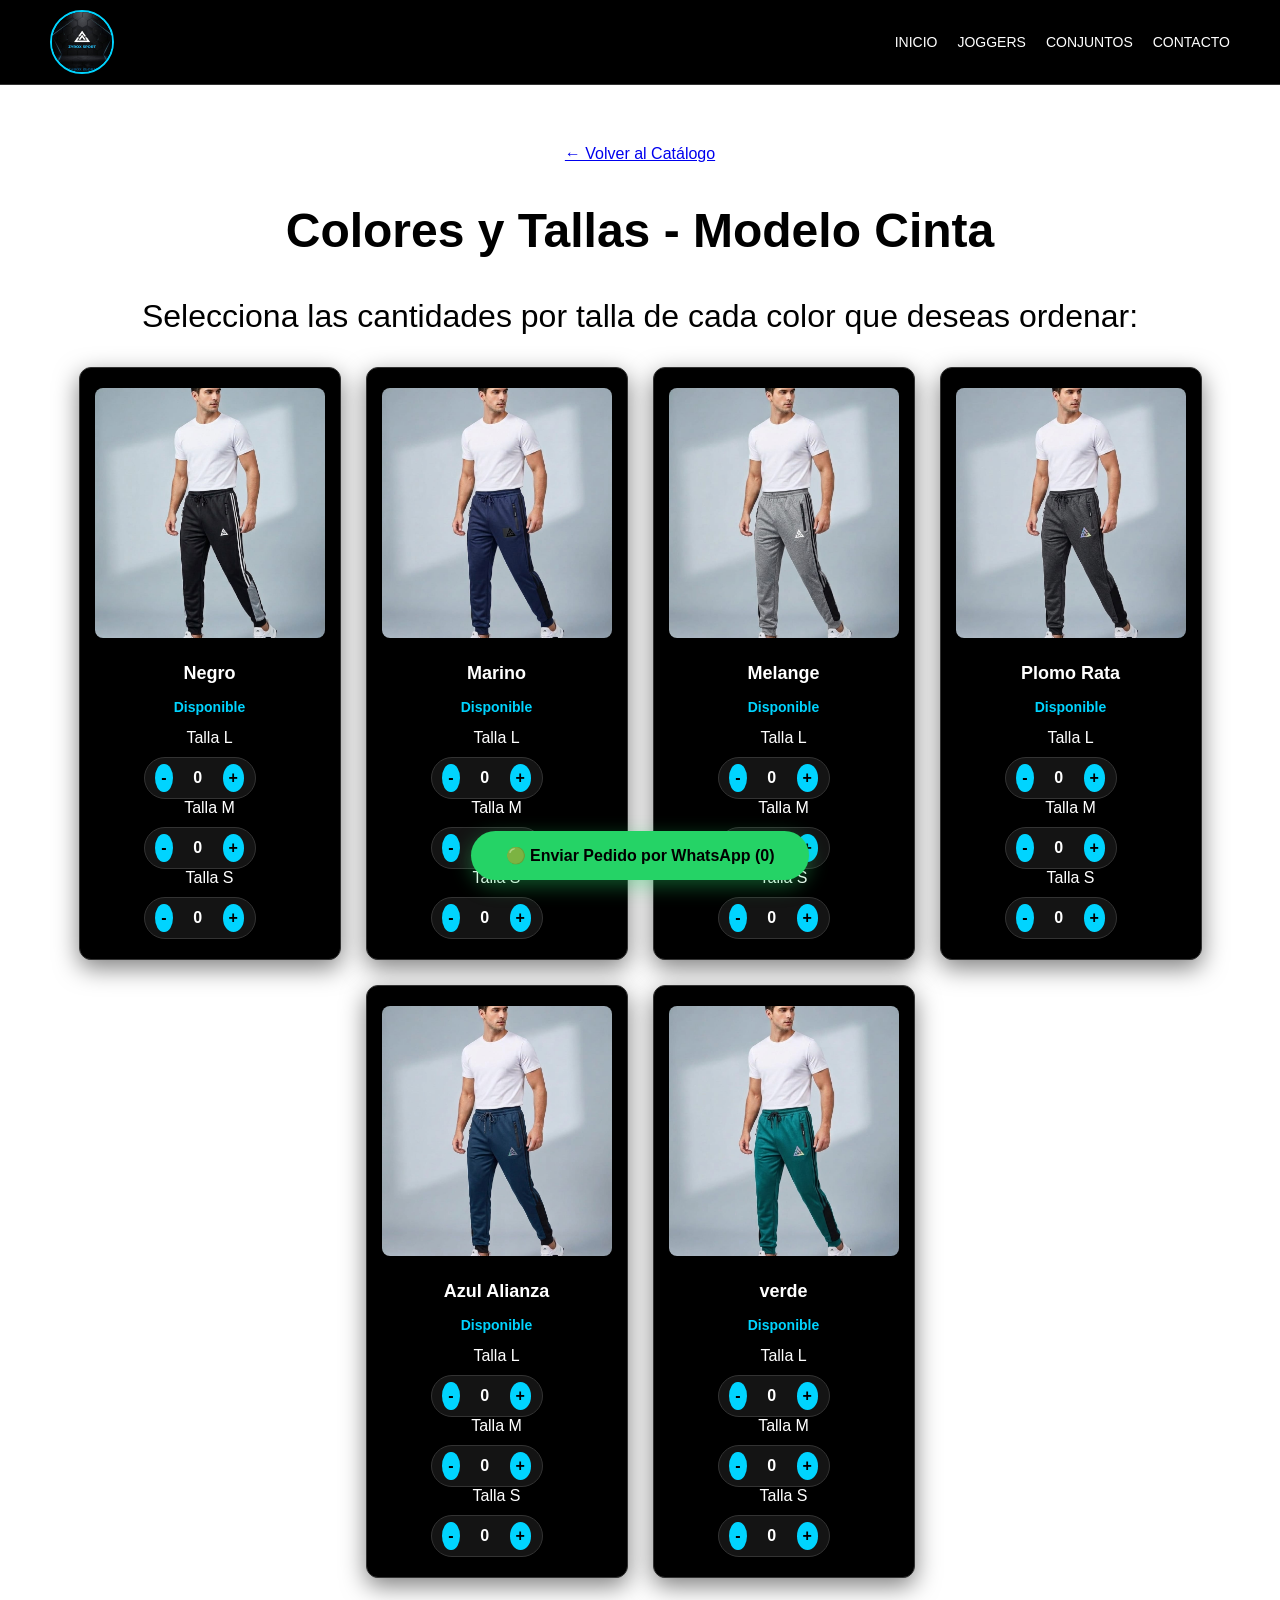
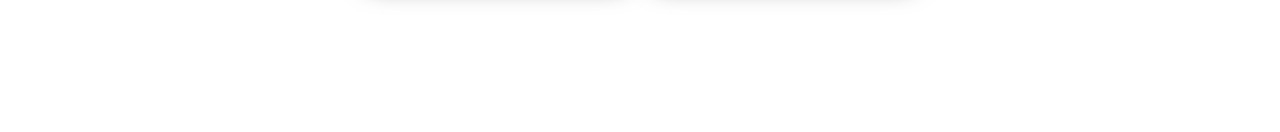
==== commit c10630f7: "fff" ====
--- a/cinta/cinta.html
+++ b/cinta/cinta.html
@@ -254,10 +254,10 @@
             <p id="resumen-pedido-texto" style="color: var(--gris); font-size: 11px; margin-bottom: 15px; text-align: left; background: #1a1a1a; padding: 10px; border-radius: 6px; white-space: pre-wrap; max-height: 150px; overflow-y: auto;"></p>
             
             <button class="btn-wa-opt" onclick="enviarMensajeCompleto(1)">
-                🟢 Asesoría Ventas 1 (936 506 776)
+                🟢 ventas en tienda  (936 506 776)
             </button>
             <button class="btn-wa-opt" onclick="enviarMensajeCompleto(2)">
-                🟢 Asesoría Ventas 2 (908 501 761)
+                🟢 venta por redes sociales (908 501 761)
             </button>
             <button class="btn-wa-cancel" onclick="cerrarModalWA()">Cancelar</button>
         </div>
--- a/cinta/styleCinta.css
+++ b/cinta/styleCinta.css
@@ -66,13 +66,13 @@
     text-shadow: 3px 3px 15px rgba(18, 142, 214, 0.9);
 }
 
-/* Productos */
+/* Productos--- */
 .container { 
     padding: 50px 10%; 
 }
 
 .section-title {
-    color: var(--blanco); /* Ajustado a blanco para que sea legible en fondo negro */
+    color: var(--oscuro); /* Ajustado a blanco para que sea legible en fondo negro */
     text-align: center;
     font-size: 32px;
 }
@@ -97,6 +97,7 @@
     flex-direction: column;
     align-items: center; 
     transition: transform 0.3s ease;
+    /* border: solid red; */
 }
 
 .product-card:hover {
@@ -128,6 +129,7 @@
     margin: 10px 0;
     color: var(--gris);
     font-size: 14px;
+    
 }
 
 .btn-buy {
@@ -150,7 +152,7 @@
 /* --- Sección de Tarjetas de Colores (Identidad ZYROX) --- */
 #colores-seccion {
     padding: 60px 20px;
-    background-color: var(--oscuro); 
+    background-color: var(--blanco); 
     text-align: center;
 }
 
--- a/cinta/styleCinta.css
+++ b/cinta/styleCinta.css
@@ -66,13 +66,13 @@
     text-shadow: 3px 3px 15px rgba(18, 142, 214, 0.9);
 }
 
-/* Productos */
+/* Productos--- */
 .container { 
     padding: 50px 10%; 
 }
 
 .section-title {
-    color: var(--blanco); /* Ajustado a blanco para que sea legible en fondo negro */
+    color: var(--oscuro); /* Ajustado a blanco para que sea legible en fondo negro */
     text-align: center;
     font-size: 32px;
 }
@@ -97,6 +97,7 @@
     flex-direction: column;
     align-items: center; 
     transition: transform 0.3s ease;
+    /* border: solid red; */
 }
 
 .product-card:hover {
@@ -128,6 +129,7 @@
     margin: 10px 0;
     color: var(--gris);
     font-size: 14px;
+    
 }
 
 .btn-buy {
@@ -150,7 +152,7 @@
 /* --- Sección de Tarjetas de Colores (Identidad ZYROX) --- */
 #colores-seccion {
     padding: 60px 20px;
-    background-color: var(--oscuro); 
+    background-color: var(--blanco); 
     text-align: center;
 }
 
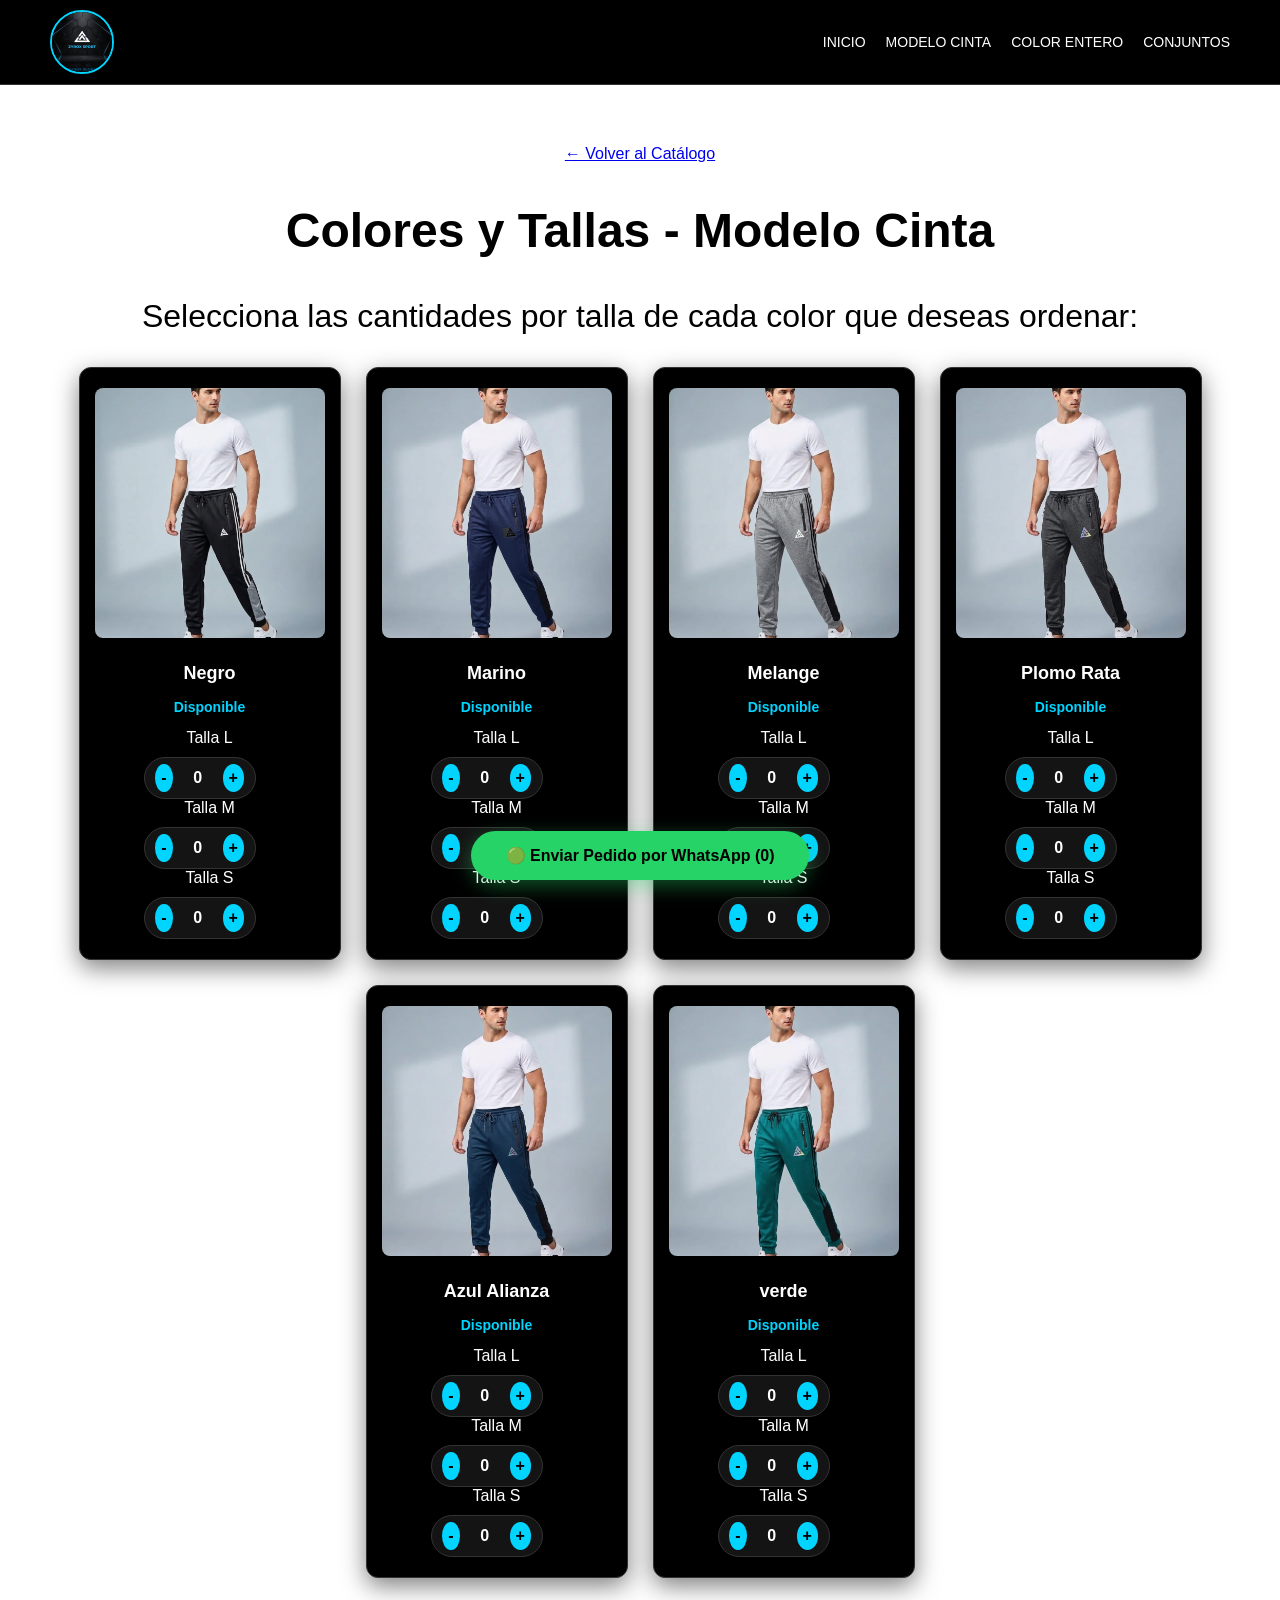
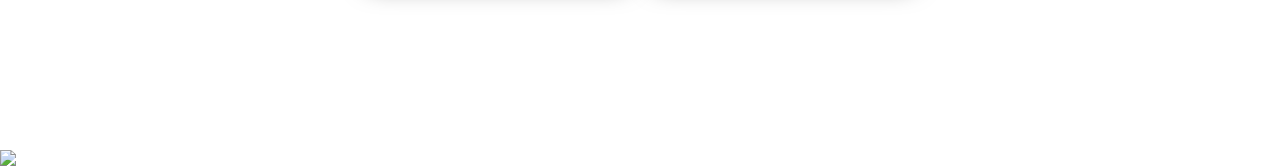
==== commit 80ff3550: "ultimo cambio domigno" ====
--- a/cinta/cinta.html
+++ b/cinta/cinta.html
@@ -3,18 +3,17 @@
 <head>
     <meta charset="UTF-8">
     <meta name="viewport" content="width=device-width, initial-scale=1.0">
-    <!-- <link rel="stylesheet" href="styleCinta.css"> -->
     <link rel="stylesheet" href="styleCinta.css?v=2">
     <title>Colores y Tallas - ZYROX SPORT</title>
 </head>
 <body>
     <nav>
         <img class="logo" src="../img/logo.jpeg" alt="ZYROX SPORT">
-        <ul class="nav-links">
+         <ul class="nav-links">
             <li><a href="../index.html">Inicio</a></li>
-            <li><a href="../index.html#productos">Joggers</a></li>
-            <li><a href="../index.html#productos">Conjuntos</a></li>
-            <li><a href="#contacto">Contacto</a></li>
+            <li><a href="../cinta/cinta.html">Modelo cinta</a></li>
+            <li><a href="../color entero/enteo.html">Color Entero</a></li>
+            <li><a href="../conjuntos/conjunto.html">Conjuntos</a></li>
         </ul>
     </nav>
 
@@ -32,7 +31,7 @@
         <div class="colores-grid">
             <div class="color-card-v2" data-color="Negro">
                 <div class="color-img-container">
-                    <img src="imgCinta/negro_cinta.jpeg" alt="Color Negro" class="color-img-real">
+                    <img src="imgCinta/negro_cinta.jpeg" alt="Color Negro" class="color-img-real cursor-pointer" onclick="abrirLightbox(this.src)">
                 </div>
                 <h4>Negro</h4>
                 <span class="badge-stock">Disponible</span>
@@ -67,7 +66,7 @@
 
             <div class="color-card-v2" data-color="Marino">
                 <div class="color-img-container">
-                    <img src="imgCinta/marino_cinta.jpeg" alt="Color Azul Marino" class="color-img-real">
+                    <img src="imgCinta/marino_cinta.jpeg" alt="Color Azul Marino" class="color-img-real cursor-pointer" onclick="abrirLightbox(this.src)">
                 </div>
                 <h4>Marino</h4>
                 <span class="badge-stock">Disponible</span>
@@ -102,7 +101,7 @@
 
             <div class="color-card-v2" data-color="Melange">
                 <div class="color-img-container">
-                    <img src="imgCinta/melange_cintajpeg.jpeg" alt="Color melange" class="color-img-real">
+                    <img src="imgCinta/melange_cintajpeg.jpeg" alt="Color melange" class="color-img-real cursor-pointer" onclick="abrirLightbox(this.src)">
                 </div>
                 <h4>Melange</h4>
                 <span class="badge-stock">Disponible</span>
@@ -137,7 +136,7 @@
 
             <div class="color-card-v2" data-color="Plomo Rata">
                 <div class="color-img-container">
-                    <img src="imgCinta/rata_cinta.jpeg" alt="Color rata" class="color-img-real">
+                    <img src="imgCinta/rata_cinta.jpeg" alt="Color rata" class="color-img-real cursor-pointer" onclick="abrirLightbox(this.src)">
                 </div>
                 <h4>Plomo Rata</h4>
                 <span class="badge-stock">Disponible</span>
@@ -172,7 +171,7 @@
 
             <div class="color-card-v2" data-color="Azul Alianza">
                 <div class="color-img-container">
-                    <img src="imgCinta/azul_alianza_cinta.jpeg" alt="azul alianza" class="color-img-real">
+                    <img src="imgCinta/azul_alianza_cinta.jpeg" alt="azul alianza" class="color-img-real cursor-pointer" onclick="abrirLightbox(this.src)">
                 </div>
                 <h4>Azul Alianza</h4>
                 <span class="badge-stock">Disponible</span>
@@ -207,7 +206,7 @@
 
             <div class="color-card-v2" data-color="Verde">
                 <div class="color-img-container">
-                    <img src="imgCinta/verde_cintajpeg.jpeg" alt="Color verde" class="color-img-real">
+                    <img src="imgCinta/verde_cintajpeg.jpeg" alt="Color verde" class="color-img-real cursor-pointer" onclick="abrirLightbox(this.src)">
                 </div>
                 <h4>verde</h4>
                 <span class="badge-stock">Disponible</span>
@@ -263,7 +262,15 @@
         </div>
     </div>
 
-    <!-- <script src="pedirCinta.js"></script> -->
     <script src="pedirCinta.js?v=2"></script>
+
+    <div id="image-lightbox" class="lightbox" onclick="cerrarLightbox()">
+        <span class="lightbox-close">&times;</span>
+        <div class="lightbox-wrapper" onclick="event.stopPropagation()">
+            <img id="lightbox-img" src="" alt="Vista ampliada" onclick="toggleZoom(this)">
+        </div>
+    </div>
+
+    <script src="lupa.js?v=2"></script>
 </body>
 </html>
--- a/cinta/styleCinta.css
+++ b/cinta/styleCinta.css
@@ -227,6 +227,8 @@
     background-color: #000;
     border-top: 1px solid #333;
 }
+
+
 
 /* ==========================================================================
    NUEVOS COMPONENTES: SELECTOR DE CANTIDAD, BARRA FIJA Y MODAL WA
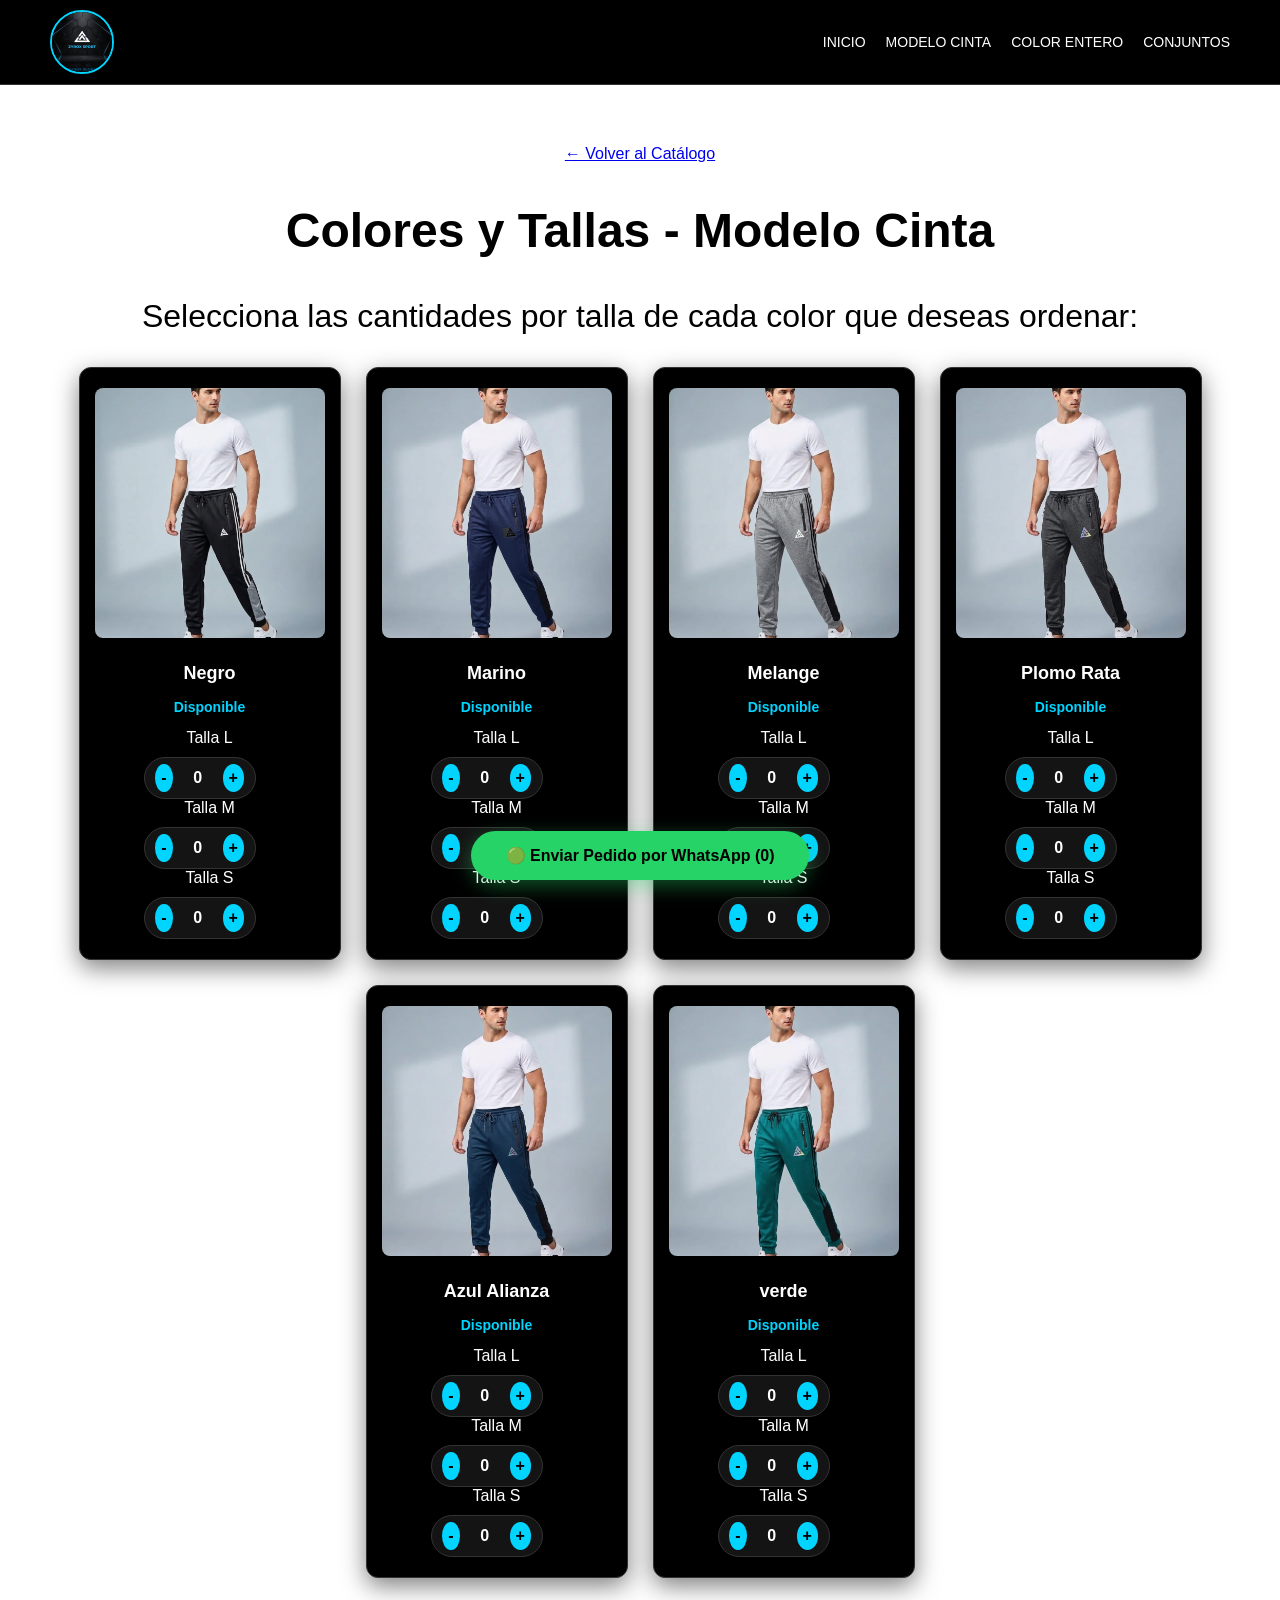
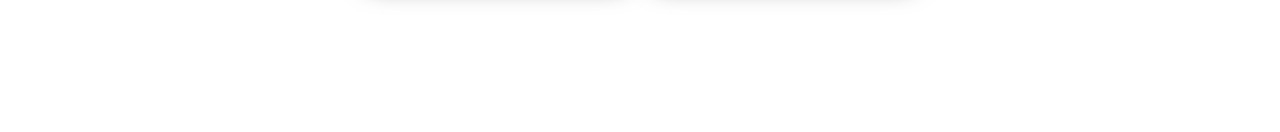
==== commit f339cc98: "fffddd" ====
--- a/cinta/cinta.html
+++ b/cinta/cinta.html
@@ -31,7 +31,7 @@
         <div class="colores-grid">
             <div class="color-card-v2" data-color="Negro">
                 <div class="color-img-container">
-                    <img src="imgCinta/negro_cinta.jpeg" alt="Color Negro" class="color-img-real cursor-pointer" onclick="abrirLightbox(this.src)">
+                    <img src="imgCinta/negro_cinta.jpeg" alt="Color Negro" class="color-img-real cursor-pointer" onclick="window.open(this.src, '_blank')">
                 </div>
                 <h4>Negro</h4>
                 <span class="badge-stock">Disponible</span>
@@ -66,7 +66,7 @@
 
             <div class="color-card-v2" data-color="Marino">
                 <div class="color-img-container">
-                    <img src="imgCinta/marino_cinta.jpeg" alt="Color Azul Marino" class="color-img-real cursor-pointer" onclick="abrirLightbox(this.src)">
+                    <img src="imgCinta/marino_cinta.jpeg" alt="Color Azul Marino" class="color-img-real cursor-pointer" onclick="window.open(this.src, '_blank')">
                 </div>
                 <h4>Marino</h4>
                 <span class="badge-stock">Disponible</span>
@@ -101,7 +101,7 @@
 
             <div class="color-card-v2" data-color="Melange">
                 <div class="color-img-container">
-                    <img src="imgCinta/melange_cintajpeg.jpeg" alt="Color melange" class="color-img-real cursor-pointer" onclick="abrirLightbox(this.src)">
+                    <img src="imgCinta/melange_cintajpeg.jpeg" alt="Color melange" class="color-img-real cursor-pointer" onclick="window.open(this.src, '_blank')">
                 </div>
                 <h4>Melange</h4>
                 <span class="badge-stock">Disponible</span>
@@ -136,7 +136,7 @@
 
             <div class="color-card-v2" data-color="Plomo Rata">
                 <div class="color-img-container">
-                    <img src="imgCinta/rata_cinta.jpeg" alt="Color rata" class="color-img-real cursor-pointer" onclick="abrirLightbox(this.src)">
+                    <img src="imgCinta/rata_cinta.jpeg" alt="Color rata" class="color-img-real cursor-pointer" onclick="window.open(this.src, '_blank')">
                 </div>
                 <h4>Plomo Rata</h4>
                 <span class="badge-stock">Disponible</span>
@@ -171,7 +171,7 @@
 
             <div class="color-card-v2" data-color="Azul Alianza">
                 <div class="color-img-container">
-                    <img src="imgCinta/azul_alianza_cinta.jpeg" alt="azul alianza" class="color-img-real cursor-pointer" onclick="abrirLightbox(this.src)">
+                    <img src="imgCinta/azul_alianza_cinta.jpeg" alt="azul alianza" class="color-img-real cursor-pointer" onclick="window.open(this.src, '_blank')">
                 </div>
                 <h4>Azul Alianza</h4>
                 <span class="badge-stock">Disponible</span>
@@ -206,7 +206,7 @@
 
             <div class="color-card-v2" data-color="Verde">
                 <div class="color-img-container">
-                    <img src="imgCinta/verde_cintajpeg.jpeg" alt="Color verde" class="color-img-real cursor-pointer" onclick="abrirLightbox(this.src)">
+                    <img src="imgCinta/verde_cintajpeg.jpeg" alt="Color verde" class="color-img-real cursor-pointer" onclick="window.open(this.src, '_blank')">
                 </div>
                 <h4>verde</h4>
                 <span class="badge-stock">Disponible</span>
@@ -263,14 +263,5 @@
     </div>
 
     <script src="pedirCinta.js?v=2"></script>
-
-    <div id="image-lightbox" class="lightbox" onclick="cerrarLightbox()">
-        <span class="lightbox-close">&times;</span>
-        <div class="lightbox-wrapper" onclick="event.stopPropagation()">
-            <img id="lightbox-img" src="" alt="Vista ampliada" onclick="toggleZoom(this)">
-        </div>
-    </div>
-
-    <script src="lupa.js?v=2"></script>
 </body>
 </html>
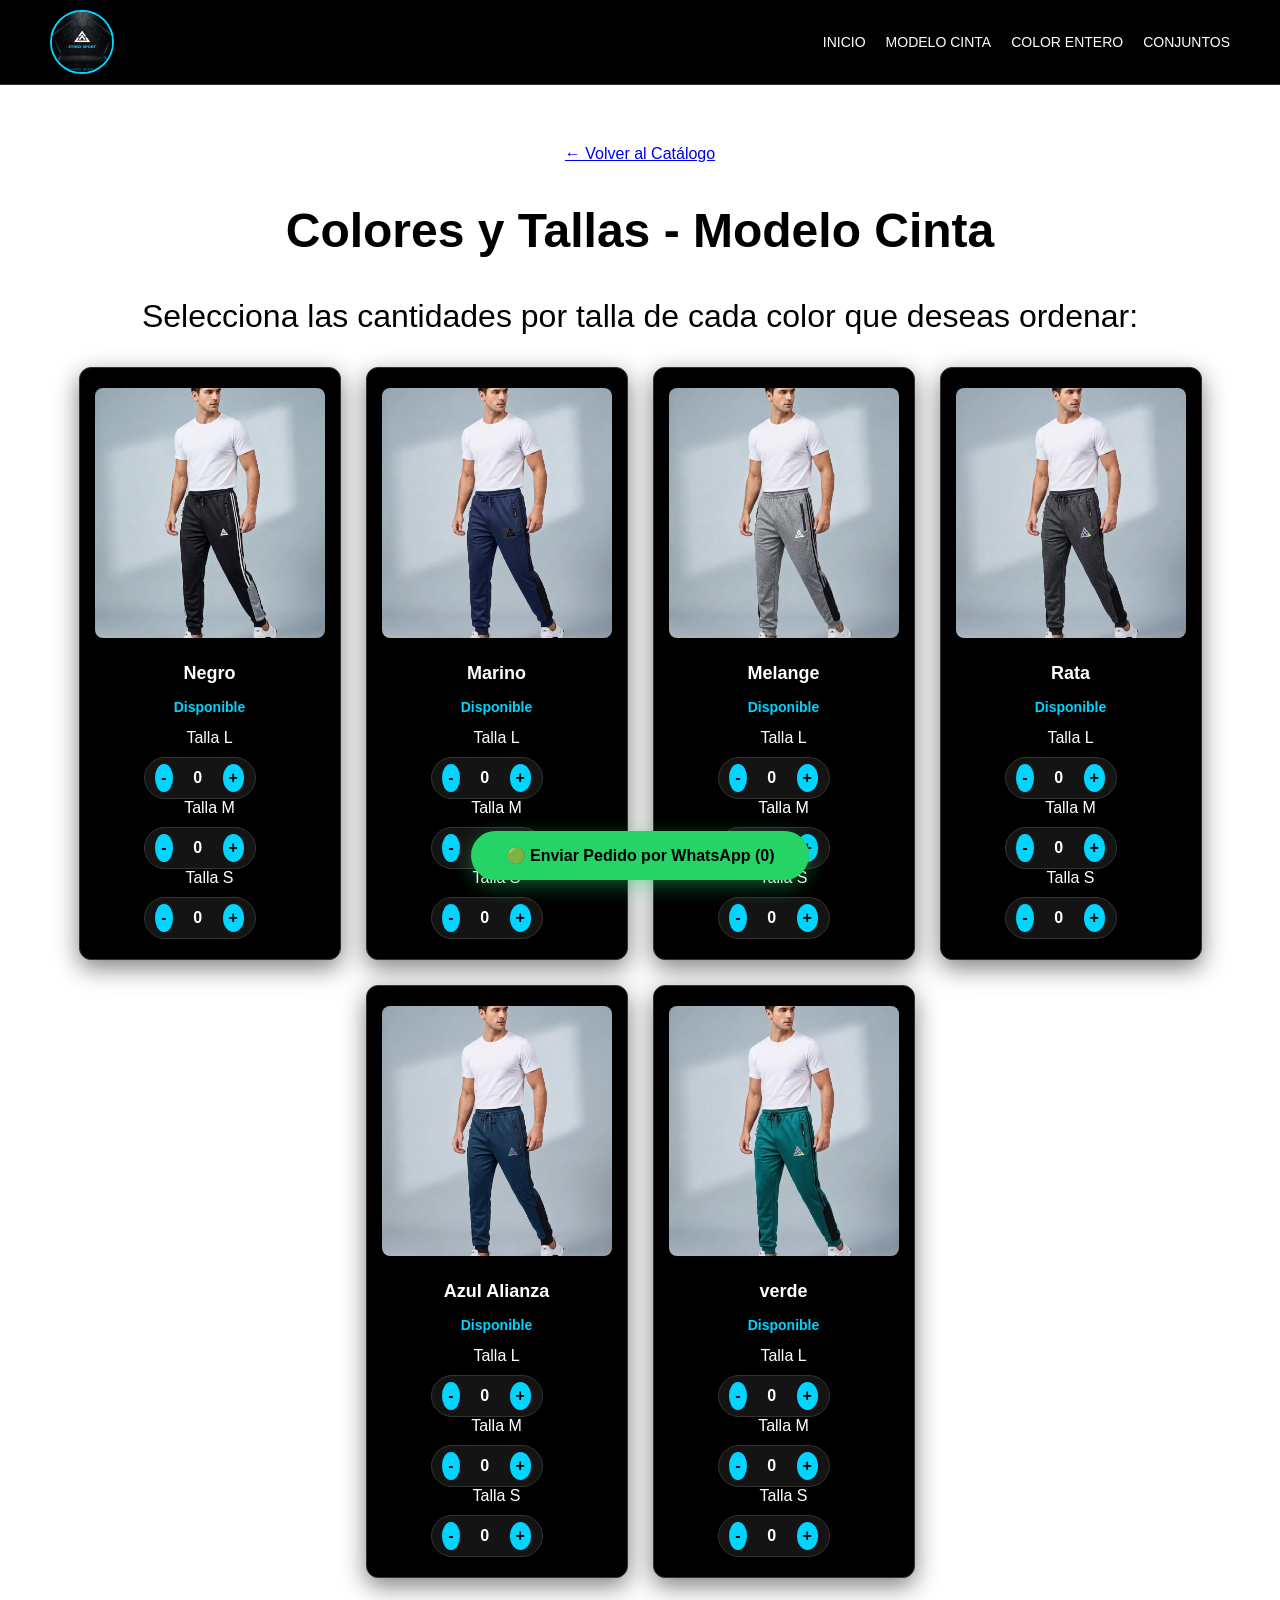
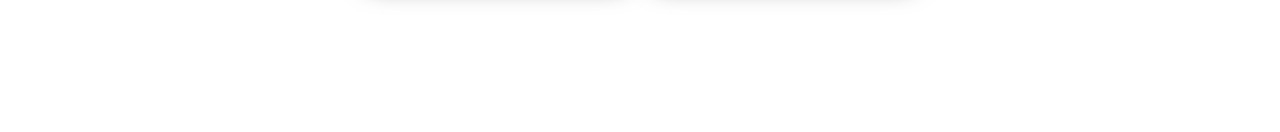
==== commit 3747b29c: "ffggeghfg" ====
--- a/cinta/cinta.html
+++ b/cinta/cinta.html
@@ -3,13 +3,15 @@
 <head>
     <meta charset="UTF-8">
     <meta name="viewport" content="width=device-width, initial-scale=1.0">
-    <link rel="stylesheet" href="styleCinta.css?v=2">
+
+    <link rel="stylesheet" href="../styloscard/conjunto-style.css">
+    <link rel="stylesheet" href="../efectos/zoom/stylelupa.css">
     <title>Colores y Tallas - ZYROX SPORT</title>
 </head>
 <body>
     <nav>
         <img class="logo" src="../img/logo.jpeg" alt="ZYROX SPORT">
-         <ul class="nav-links">
+        <ul class="nav-links">
             <li><a href="../index.html">Inicio</a></li>
             <li><a href="../cinta/cinta.html">Modelo cinta</a></li>
             <li><a href="../color entero/enteo.html">Color Entero</a></li>
@@ -31,7 +33,7 @@
         <div class="colores-grid">
             <div class="color-card-v2" data-color="Negro">
                 <div class="color-img-container">
-                    <img src="imgCinta/negro_cinta.jpeg" alt="Color Negro" class="color-img-real cursor-pointer" onclick="window.open(this.src, '_blank')">
+                    <img src="imgCinta/negro_cinta.jpeg" alt="Negro" class="color-img-real">
                 </div>
                 <h4>Negro</h4>
                 <span class="badge-stock">Disponible</span>
@@ -66,7 +68,7 @@
 
             <div class="color-card-v2" data-color="Marino">
                 <div class="color-img-container">
-                    <img src="imgCinta/marino_cinta.jpeg" alt="Color Azul Marino" class="color-img-real cursor-pointer" onclick="window.open(this.src, '_blank')">
+                    <img src="imgCinta/marino_cinta.jpeg" alt="Entero" class="color-img-real">
                 </div>
                 <h4>Marino</h4>
                 <span class="badge-stock">Disponible</span>
@@ -101,7 +103,7 @@
 
             <div class="color-card-v2" data-color="Melange">
                 <div class="color-img-container">
-                    <img src="imgCinta/melange_cintajpeg.jpeg" alt="Color melange" class="color-img-real cursor-pointer" onclick="window.open(this.src, '_blank')">
+                    <img src="imgCinta/melange_cintajpeg.jpeg" alt="Color melange" class="color-img-real">
                 </div>
                 <h4>Melange</h4>
                 <span class="badge-stock">Disponible</span>
@@ -134,44 +136,43 @@
                 </div>
             </div>
 
-            <div class="color-card-v2" data-color="Plomo Rata">
-                <div class="color-img-container">
-                    <img src="imgCinta/rata_cinta.jpeg" alt="Color rata" class="color-img-real cursor-pointer" onclick="window.open(this.src, '_blank')">
-                </div>
-                <h4>Plomo Rata</h4>
-                <span class="badge-stock">Disponible</span>
-                
-                <div class="size-selector-container">
-                    <div class="size-row">
-                        <span class="size-label">Talla L</span>
-                        <div class="quantity-selector">
-                            <button class="btn-qty" onclick="cambiarCantidad(this, -1)">-</button>
-                            <span class="qty-value" data-talla="L">0</span>
-                            <button class="btn-qty" onclick="cambiarCantidad(this, 1)">+</button>
-                        </div>
-                    </div>
-                    <div class="size-row">
-                        <span class="size-label">Talla M</span>
-                        <div class="quantity-selector">
-                            <button class="btn-qty" onclick="cambiarCantidad(this, -1)">-</button>
-                            <span class="qty-value" data-talla="M">0</span>
-                            <button class="btn-qty" onclick="cambiarCantidad(this, 1)">+</button>
-                        </div>
-                    </div>
-                    <div class="size-row">
-                        <span class="size-label">Talla S</span>
-                        <div class="quantity-selector">
-                            <button class="btn-qty" onclick="cambiarCantidad(this, -1)">-</button>
-                            <span class="qty-value" data-talla="S">0</span>
-                            <button class="btn-qty" onclick="cambiarCantidad(this, 1)">+</button>
-                        </div>
-                    </div>
-                </div>
-            </div>
-
+            <div class="color-card-v2" data-color="Rata">
+                <div class="color-img-container">
+                    <img src="imgCinta/rata_cinta.jpeg" alt="Color verde" class="color-img-real">
+                </div>
+                <h4>Rata</h4>
+                <span class="badge-stock">Disponible</span>
+                
+                <div class="size-selector-container">
+                    <div class="size-row">
+                        <span class="size-label">Talla L</span>
+                        <div class="quantity-selector">
+                            <button class="btn-qty" onclick="cambiarCantidad(this, -1)">-</button>
+                            <span class="qty-value" data-talla="L">0</span>
+                            <button class="btn-qty" onclick="cambiarCantidad(this, 1)">+</button>
+                        </div>
+                    </div>
+                    <div class="size-row">
+                        <span class="size-label">Talla M</span>
+                        <div class="quantity-selector">
+                            <button class="btn-qty" onclick="cambiarCantidad(this, -1)">-</button>
+                            <span class="qty-value" data-talla="M">0</span>
+                            <button class="btn-qty" onclick="cambiarCantidad(this, 1)">+</button>
+                        </div>
+                    </div>
+                    <div class="size-row">
+                        <span class="size-label">Talla S</span>
+                        <div class="quantity-selector">
+                            <button class="btn-qty" onclick="cambiarCantidad(this, -1)">-</button>
+                            <span class="qty-value" data-talla="S">0</span>
+                            <button class="btn-qty" onclick="cambiarCantidad(this, 1)">+</button>
+                        </div>
+                    </div>
+                </div>
+            </div>
             <div class="color-card-v2" data-color="Azul Alianza">
                 <div class="color-img-container">
-                    <img src="imgCinta/azul_alianza_cinta.jpeg" alt="azul alianza" class="color-img-real cursor-pointer" onclick="window.open(this.src, '_blank')">
+                    <img src="imgCinta/azul_alianza_cinta.jpeg" alt="Color verde" class="color-img-real">
                 </div>
                 <h4>Azul Alianza</h4>
                 <span class="badge-stock">Disponible</span>
@@ -203,10 +204,9 @@
                     </div>
                 </div>
             </div>
-
-            <div class="color-card-v2" data-color="Verde">
-                <div class="color-img-container">
-                    <img src="imgCinta/verde_cintajpeg.jpeg" alt="Color verde" class="color-img-real cursor-pointer" onclick="window.open(this.src, '_blank')">
+            <div class="color-card-v2" data-color="verde">
+                <div class="color-img-container">
+                    <img src="imgCinta/verde_cintajpeg.jpeg" alt="Color verde" class="color-img-real">
                 </div>
                 <h4>verde</h4>
                 <span class="badge-stock">Disponible</span>
@@ -238,7 +238,10 @@
                     </div>
                 </div>
             </div>
-        </div>
+
+                </div>
+            </div>
+ </div>
 
         <div class="order-summary-bar">
             <button class="btn-send-order" onclick="abrirModalWhatsAppGlobal()">
@@ -262,6 +265,14 @@
         </div>
     </div>
 
-    <script src="pedirCinta.js?v=2"></script>
+      <div id="modal-imagen" class="modal-wa" onclick="cerrarImagenGrande()">
+    <div class="modal-preview-wrapper" onclick="event.stopPropagation()">
+        <span class="close-modal-img" onclick="cerrarImagenGrande()">&times;</span>
+        <img id="imagen-grande-src" src="" alt="Vista previa">
+    </div>
+
+    <!-- <script src="pedirCinta.js"></script> -->
+    <script src="pedirConjuntos.js"></script>
+    <script src="../efectos/zoom/lupa.js"></script>
 </body>
 </html>
--- a/styloscard/conjunto-style.css
+++ b/styloscard/conjunto-style.css
@@ -0,0 +1,387 @@
+/* Variables de color */
+:root {
+    --oscuro: #000000;
+    --cyan: #00d4ff;
+    --blanco: #ffffff;
+    --gris: #888888;
+}
+
+body {
+    margin: 0;
+    font-family: 'Arial', sans-serif;
+    background-color:var(--blanco);
+    color: var(--blanco);
+    scroll-behavior: smooth;
+}
+
+/* Navegación */
+nav {
+    background-color:var(--oscuro);
+    padding: 10px 50px; 
+    display: flex;
+    justify-content: space-between;
+    align-items: center;
+    border-bottom: 1px solid #333;
+    position: sticky;
+    top: 0;
+    z-index: 1000;
+}
+
+.logo {
+    width: 60px;
+    height: 60px;
+    border-radius: 50%;
+    border: 2px solid var(--cyan);
+    object-fit: cover;
+}
+
+.nav-links {
+    list-style: none;
+    display: flex;
+    gap: 20px;
+}
+
+.nav-links a {
+    color: var(--blanco);
+    text-decoration: none;
+    text-transform: uppercase;
+    font-size: 14px;
+}
+
+/* Hero */
+.hero {
+    font-size: 50px;
+    font-weight: 900;
+    color: var(--blanco);
+    height: 65vh;
+    display: flex;
+    flex-direction: column;
+    justify-content: center;
+    align-items: center;
+    text-align: center;
+    background: url('https://i.postimg.cc/sfS6R2dB/91c4b65b-64ec-4a17-880d-65f75333178a.jpg');
+    background-size: cover;
+    background-position: center;
+    -webkit-text-stroke: 1.5px #0592ca; 
+    text-shadow: 3px 3px 15px rgba(18, 142, 214, 0.9);
+}
+
+/* Productos */
+.container { 
+    padding: 50px 10%; 
+}
+
+.section-title {
+    color: var(--oscuro);
+    text-align: center;
+    font-size: 32px;
+}
+
+.product-grid {
+    display: grid;
+    grid-template-columns: repeat(2, 1fr); 
+    gap: 20px;
+    justify-content: center; 
+    max-width: 800px;
+    margin: 0 auto;
+}
+
+.product-card {
+    background-color: var(--oscuro);
+    padding: 20px;
+    border-radius: 10px;
+    text-align: center;
+    border: 1px solid #333;
+    display: flex;
+    flex-direction: column;
+    align-items: center; 
+    transition: transform 0.3s ease;
+}
+
+.product-card:hover {
+    transform: translateY(-5px); 
+}
+
+.product-img {
+    width: 100%;
+    max-width: 220px;   
+    height: 270px;      
+    object-fit: cover;  
+    border-radius: 8px;
+    margin-bottom: 15px;
+    display: block;
+}
+
+.badge-tela {
+    display: inline-block;
+    border: 1px solid var(--cyan);
+    color: var(--cyan);
+    padding: 5px 15px;
+    font-size: 12px;
+    border-radius: 20px;
+    margin-bottom: 10px;
+}
+
+.tallas {
+    margin: 10px 0;
+    color: var(--gris);
+    font-size: 14px;
+}
+
+.btn-buy {
+    background-color: #25d366;
+    color: var(--oscuro);
+    font-weight: bold;
+    border: none;
+    padding: 12px 20px;
+    width: 100%;
+    margin-top: auto; 
+    cursor: pointer;
+    border-radius: 5px;
+    transition: background 0.3s;
+}
+
+.btn-buy:hover {
+    background-color: #1ebe57;
+}
+
+/* Sección de Tarjetas de Colores */
+#colores-seccion {
+    padding: 60px 20px;
+    background-color: var(--blanco); 
+    text-align: center;
+}
+
+.colores-grid {
+    display: flex;
+    flex-wrap: wrap;
+    justify-content: center;
+    gap: 25px;
+    margin-top: 30px;
+}
+
+.color-card-v2 {
+    background-color: var(--oscuro); 
+    border: 1px solid #333;           
+    border-radius: 12px;
+    padding: 20px 15px;
+    width: 230px;                    
+    display: flex;
+    flex-direction: column;
+    align-items: center;
+    box-shadow: 0 8px 24px rgba(0, 0, 0, 0.5);
+    transition: transform 0.3s ease, border-color 0.3s ease;
+}
+
+.color-card-v2:hover {
+    transform: translateY(-5px);
+    border-color: #25d366; 
+}
+
+.color-img-container {
+    width: 100%;
+    height: 250px;
+    border-radius: 8px;
+    overflow: hidden;
+    margin-bottom: 15px;
+    position: relative;
+}
+
+.color-img-real {
+    width: 100%;
+    height: 100%;
+    object-fit: cover; 
+}
+
+.color-card-v2 h4 {
+    color: var(--blanco);
+    font-size: 18px;
+    margin: 10px 0;
+    font-weight: 600;
+}
+
+.color-card-v2 .badge-stock {
+    font-size: 14px;
+    font-weight: bold;
+    margin: 5px 0px 14px 0px;
+    color: var(--cyan);
+}
+
+/* Componentes: Selector de Cantidad, Barra Fija y Modal WA */
+.quantity-selector {
+    display: flex;
+    align-items: center;
+    justify-content: center;
+    gap: 15px;
+    margin-top: 10px;
+    background-color: #141414;
+    padding: 6px 12px;
+    border-radius: 30px;
+    border: 1px solid #333;
+    width: 85%;
+    box-sizing: border-box;
+}
+
+.btn-qty {
+    background-color: var(--cyan);
+    color: #000000;
+    border: none;
+    width: 28px;
+    height: 28px;
+    border-radius: 50%;
+    font-size: 16px;
+    font-weight: bold;
+    cursor: pointer;
+    display: flex;
+    align-items: center;
+    justify-content: center;
+    transition: background 0.2s;
+}
+
+.btn-qty:hover {
+    background-color: #00b2d6;
+}
+
+.qty-value {
+    font-size: 16px;
+    font-weight: bold;
+    color: var(--blanco);
+    min-width: 20px;
+    text-align: center;
+}
+
+.order-summary-bar {
+    margin-top: 45px;
+    text-align: center;
+    position: sticky;
+    bottom: 20px;
+    z-index: 900;
+}
+
+.btn-send-order {
+    background-color: #25d366;
+    color: var(--oscuro);
+    border: none;
+    padding: 15px 35px;
+    font-size: 16px;
+    font-weight: bold;
+    border-radius: 50px;
+    cursor: pointer;
+    box-shadow: 0 6px 20px rgba(37, 211, 102, 0.4);
+    transition: transform 0.2s, background 0.2s;
+}
+
+.btn-send-order:hover {
+    background-color: #1ebe57;
+    transform: scale(1.03);
+}
+
+/* Modal WA */
+.modal-wa {
+    display: none;
+    position: fixed;
+    z-index: 2000;
+    left: 0;
+    top: 0;
+    width: 100%;
+    height: 100%;
+    background-color: rgba(0, 0, 0, 0.85);
+    justify-content: center;
+    align-items: center;
+    padding: 20px;
+    box-sizing: border-box;
+}
+
+.modal-wa-content {
+    background-color: #111111;
+    border: 1px solid #333;
+    border-radius: 12px;
+    padding: 24px 20px;
+    width: 100%;
+    max-width: 320px;
+    text-align: center;
+    position: relative; 
+    box-shadow: 0 8px 32px rgba(0, 212, 255, 0.2);
+    animation: aparecerModal 0.3s ease-out;
+}
+
+.close-modal {
+    position: absolute;
+    top: 5px;
+    right: 15px;
+    color: #ffffff;
+    font-size: 28px;
+    font-weight: bold;
+    cursor: pointer;
+    transition: color 0.3s;
+}
+
+.close-modal:hover, .close-modal:focus {
+    color: #ff4d4d;
+    text-decoration: none;
+}
+
+.modal-wa-content h3 {
+    margin-top: 0;
+    font-size: 15px;
+    color: var(--blanco);
+    font-weight: bold;
+}
+
+.btn-wa-opt {
+    background-color: #1f1f1f;
+    color: var(--blanco);
+    border: 1px solid #444;
+    padding: 12px;
+    width: 100%;
+    margin-bottom: 12px;
+    cursor: pointer;
+    border-radius: 6px;
+    font-weight: bold;
+    font-size: 13px;
+    transition: background 0.2s, border-color 0.2s, color 0.2s;
+    text-align: left;
+}
+
+.btn-wa-opt:hover {
+    background-color: #25d366;
+    color: #000000;
+    border-color: #25d366;
+}
+
+.btn-wa-cancel {
+    background-color: transparent;
+    color: var(--gris);
+    border: none;
+    padding: 8px;
+    width: 100%;
+    cursor: pointer;
+    font-size: 13px;
+}
+
+.btn-wa-cancel:hover {
+    color: var(--blanco);
+}
+
+@keyframes aparecerModal {
+    from { transform: scale(0.9); opacity: 0; }
+    to { transform: scale(1); opacity: 1; }
+}
+
+/* Responsivo */
+@media (max-width: 600px) {
+    nav { padding: 15px 20px; flex-direction: column; gap: 15px; }
+    .nav-links { padding: 0; margin: 0; gap: 15px; justify-content: center; width: 100%; }
+    .nav-links a { font-size: 12px; }
+    .hero { font-size: 15px; height: 50vh; -webkit-text-stroke: 1px #0592ca; }
+    .container { padding: 30px 4%; }
+    .product-grid { grid-template-columns: repeat(2, 1fr) !important; gap: 12px; max-width: 100%; }
+    .colores-grid { display: grid !important; grid-template-columns: repeat(2, 1fr) !important; gap: 12px; max-width: 100%; }
+    .product-card, .color-card-v2 { padding: 12px 8px; width: 100% !important; box-sizing: border-box; }
+    .product-img, .color-img-container { height: 180px; }
+    .quantity-selector { width: 100%; gap: 8px; padding: 4px 6px; }
+    .btn-qty { width: 22px; height: 22px; font-size: 13px; }
+    .qty-value { font-size: 13px; }
+    .btn-send-order { padding: 12px 25px; font-size: 14px; width: 95%; }
+    .section-title { font-size: 18px; }
+}
--- a/efectos/zoom/stylelupa.css
+++ b/efectos/zoom/stylelupa.css
@@ -0,0 +1,79 @@
+/* --- VISTA PREVIA ADAPTADA (PANTALLA COMPLETA CONTROLADA) --- */
+#modal-imagen {
+    display: none; /* Se controla dinámicamente con JS */
+    position: fixed;
+    z-index: 2000;
+    left: 0;
+    top: 0;
+    width: 100vw;
+    height: 100vh;
+    background-color: rgba(0, 0, 0, 0.95); /* Fondo más oscuro para la foto */
+    justify-content: center;
+    align-items: center;
+    padding: 0;
+    box-sizing: border-box;
+}
+
+.modal-preview-wrapper {
+    position: relative;
+    display: flex;
+    justify-content: center;
+    align-items: center;
+    max-width: 90%;
+    max-height: 80vh; 
+}
+
+#imagen-grande-src {
+    width: auto;
+    height: auto;
+    max-width: 120%;
+    max-height: 100vh; 
+    object-fit: contain;
+    border-radius: 8px;
+    box-shadow: 0 4px 20px rgba(0, 0, 0, 0.8);
+}
+
+/* La x para salir de pantalla completa */
+.close-modal-img {
+    position: absolute;
+    top: 10px;    
+    right: 15px;
+    color: #1ebe57;
+    font-size: 65px; 
+    font-weight: bold;
+    cursor: pointer;
+    line-height: 1;
+    text-shadow: 2px 2px 8px rgba(0, 0, 0, 0.9);
+    z-index: 2100;
+    transition: transform 0.2s;
+}
+
+.close-modal-img:hover {
+    transform: scale(1.1);
+    color: #ffffff;
+}
+
+.cursor-pointer {
+    cursor: pointer;
+    transition: opacity 0.2s ease;
+}
+
+.cursor-pointer:hover {
+    opacity: 0.85;
+}
+
+/* Ajustes específicos para móviles en Vista Previa (Media Query) */
+@media (max-width: 600px) {
+    .modal-preview-wrapper {
+        max-width: 95%;
+        max-height: 75vh;
+    }
+    #imagen-grande-src {
+        max-height: 75vh;
+    }
+    .close-modal-img {
+        font-size: 42px;
+        top: 8px;
+        right: 12px;
+    }
+}
